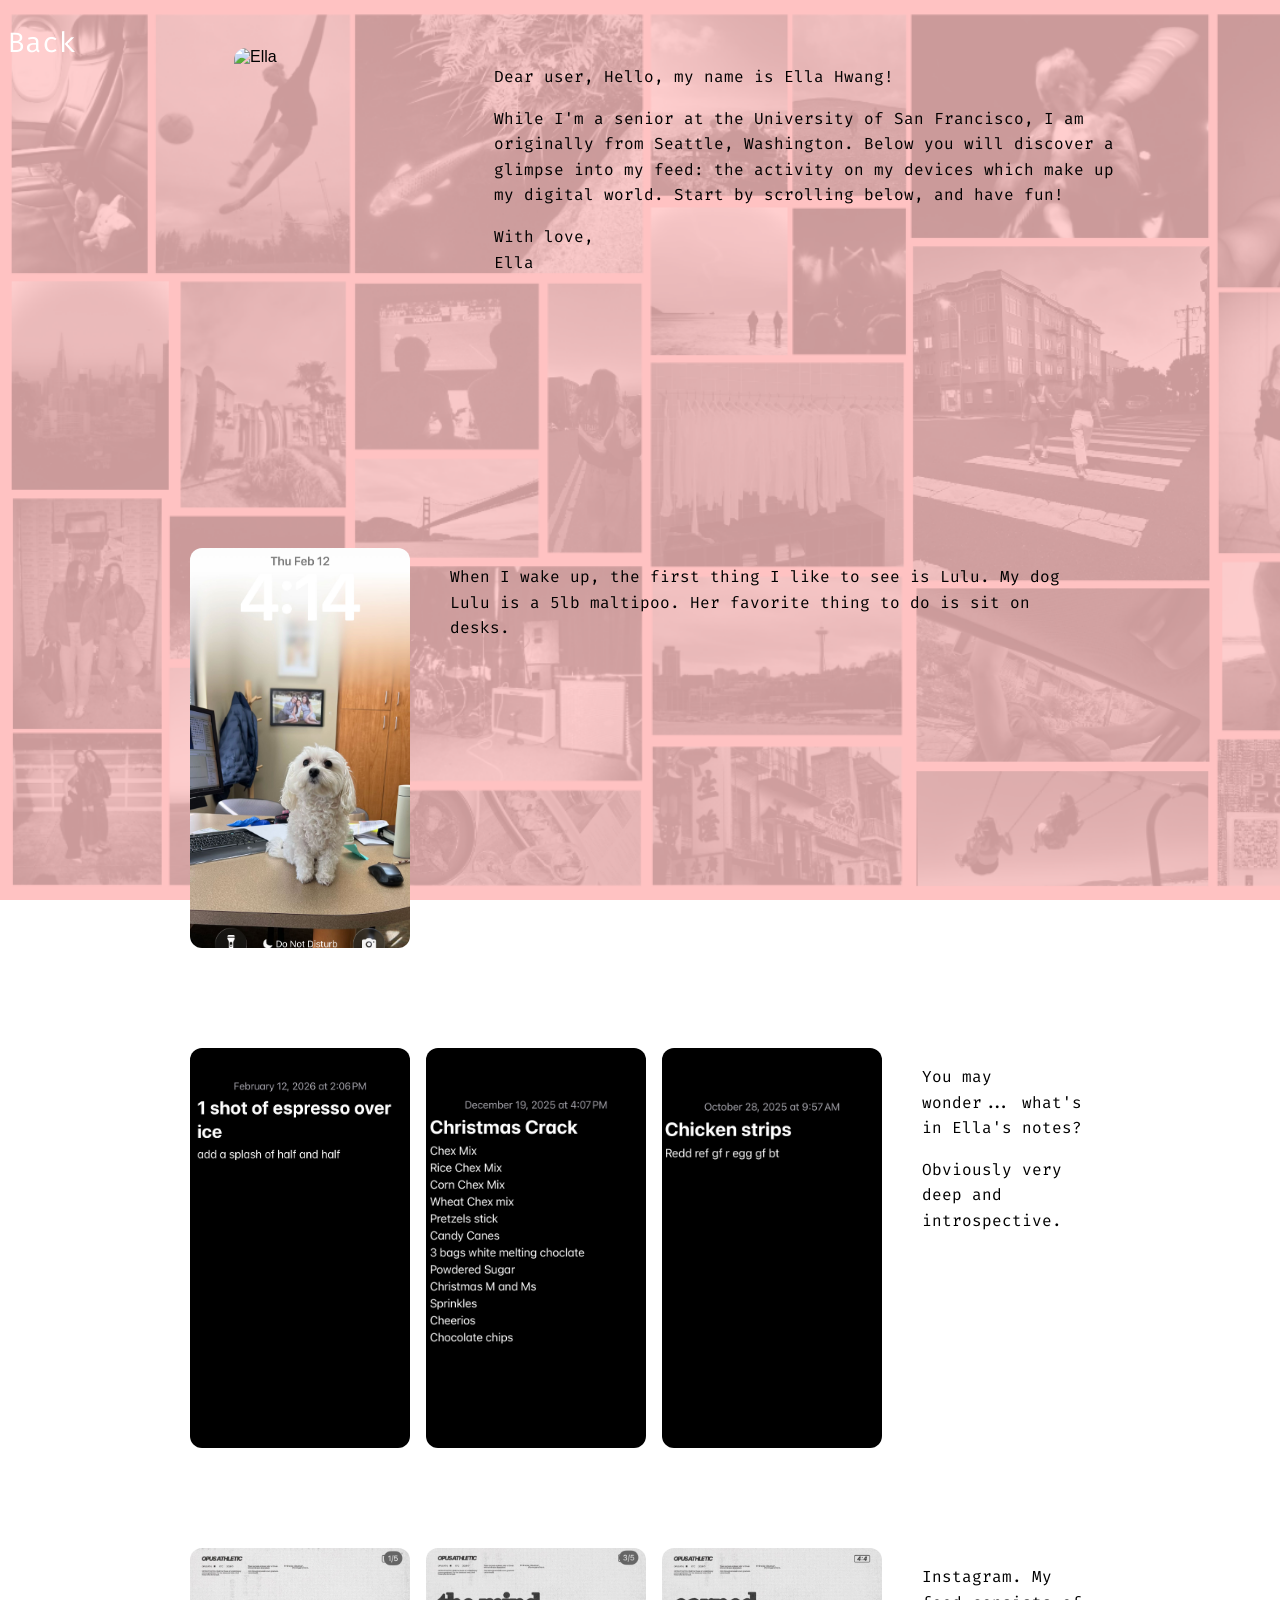
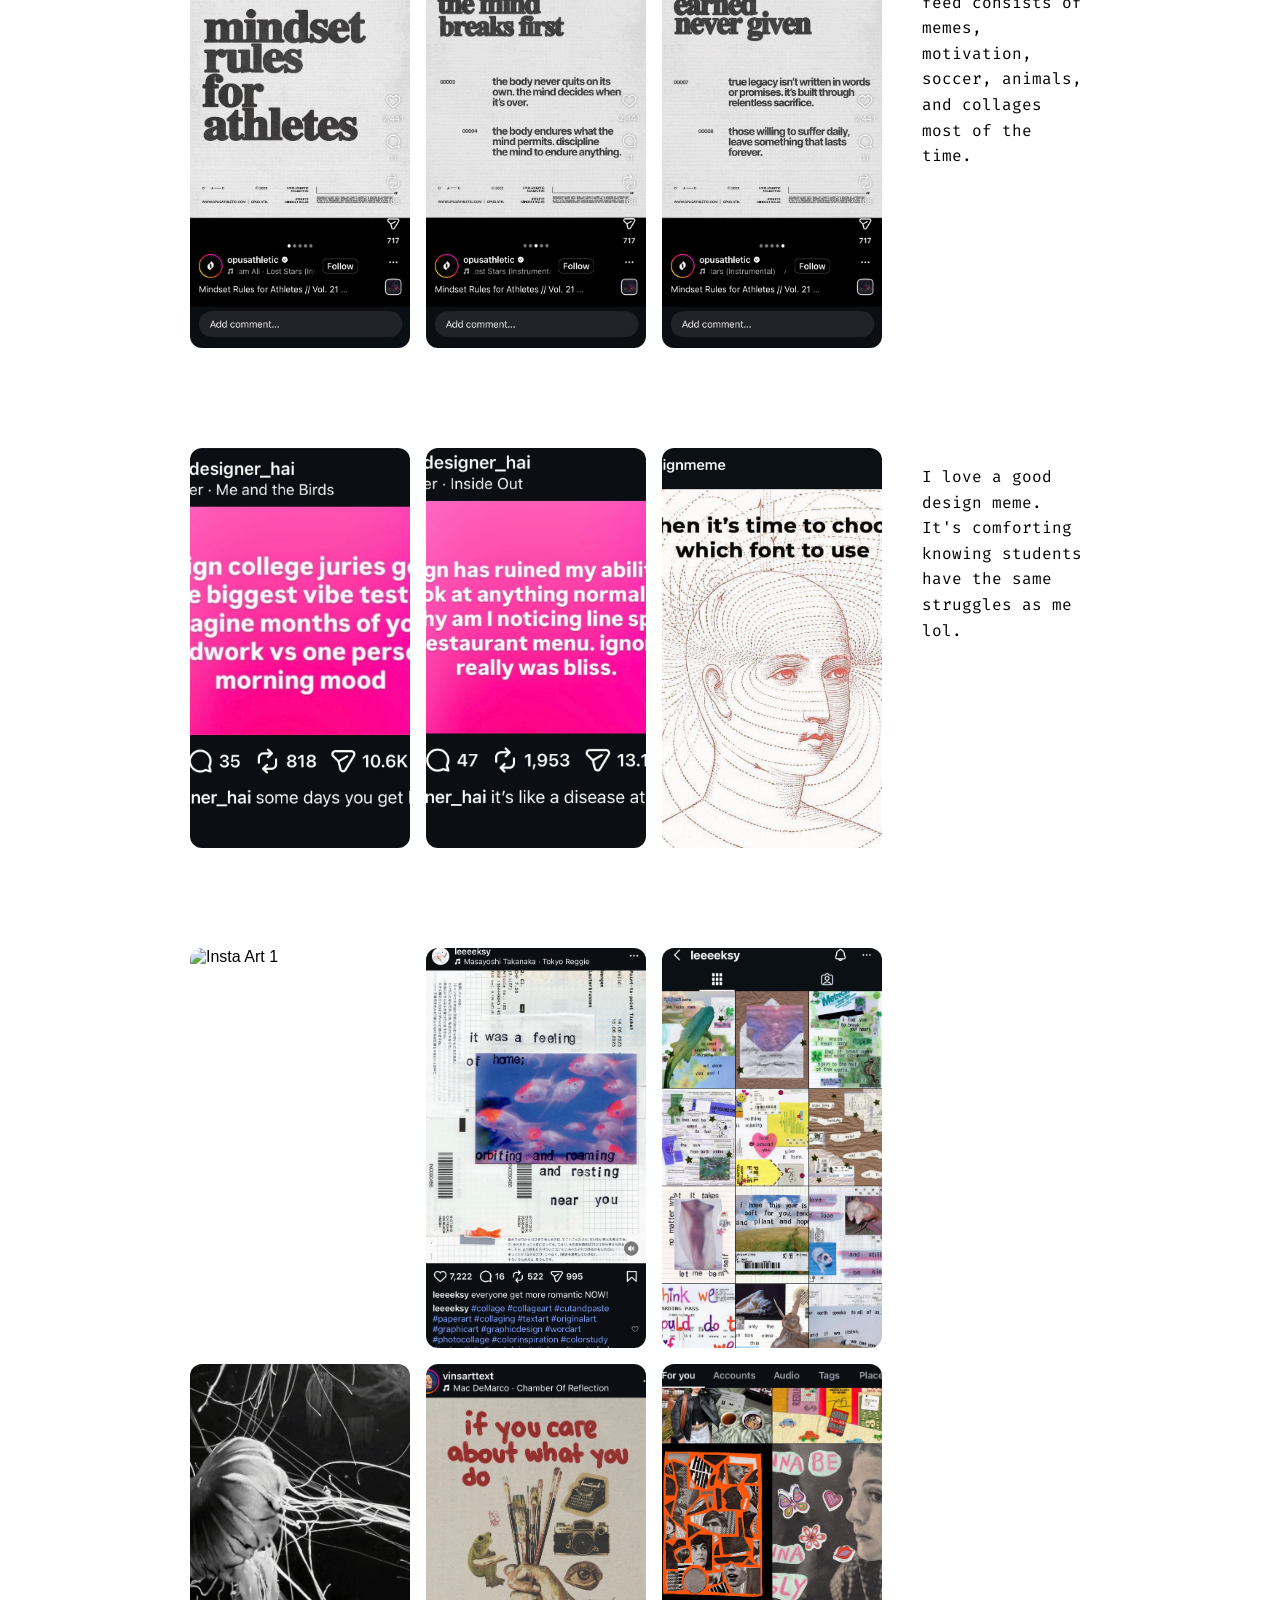
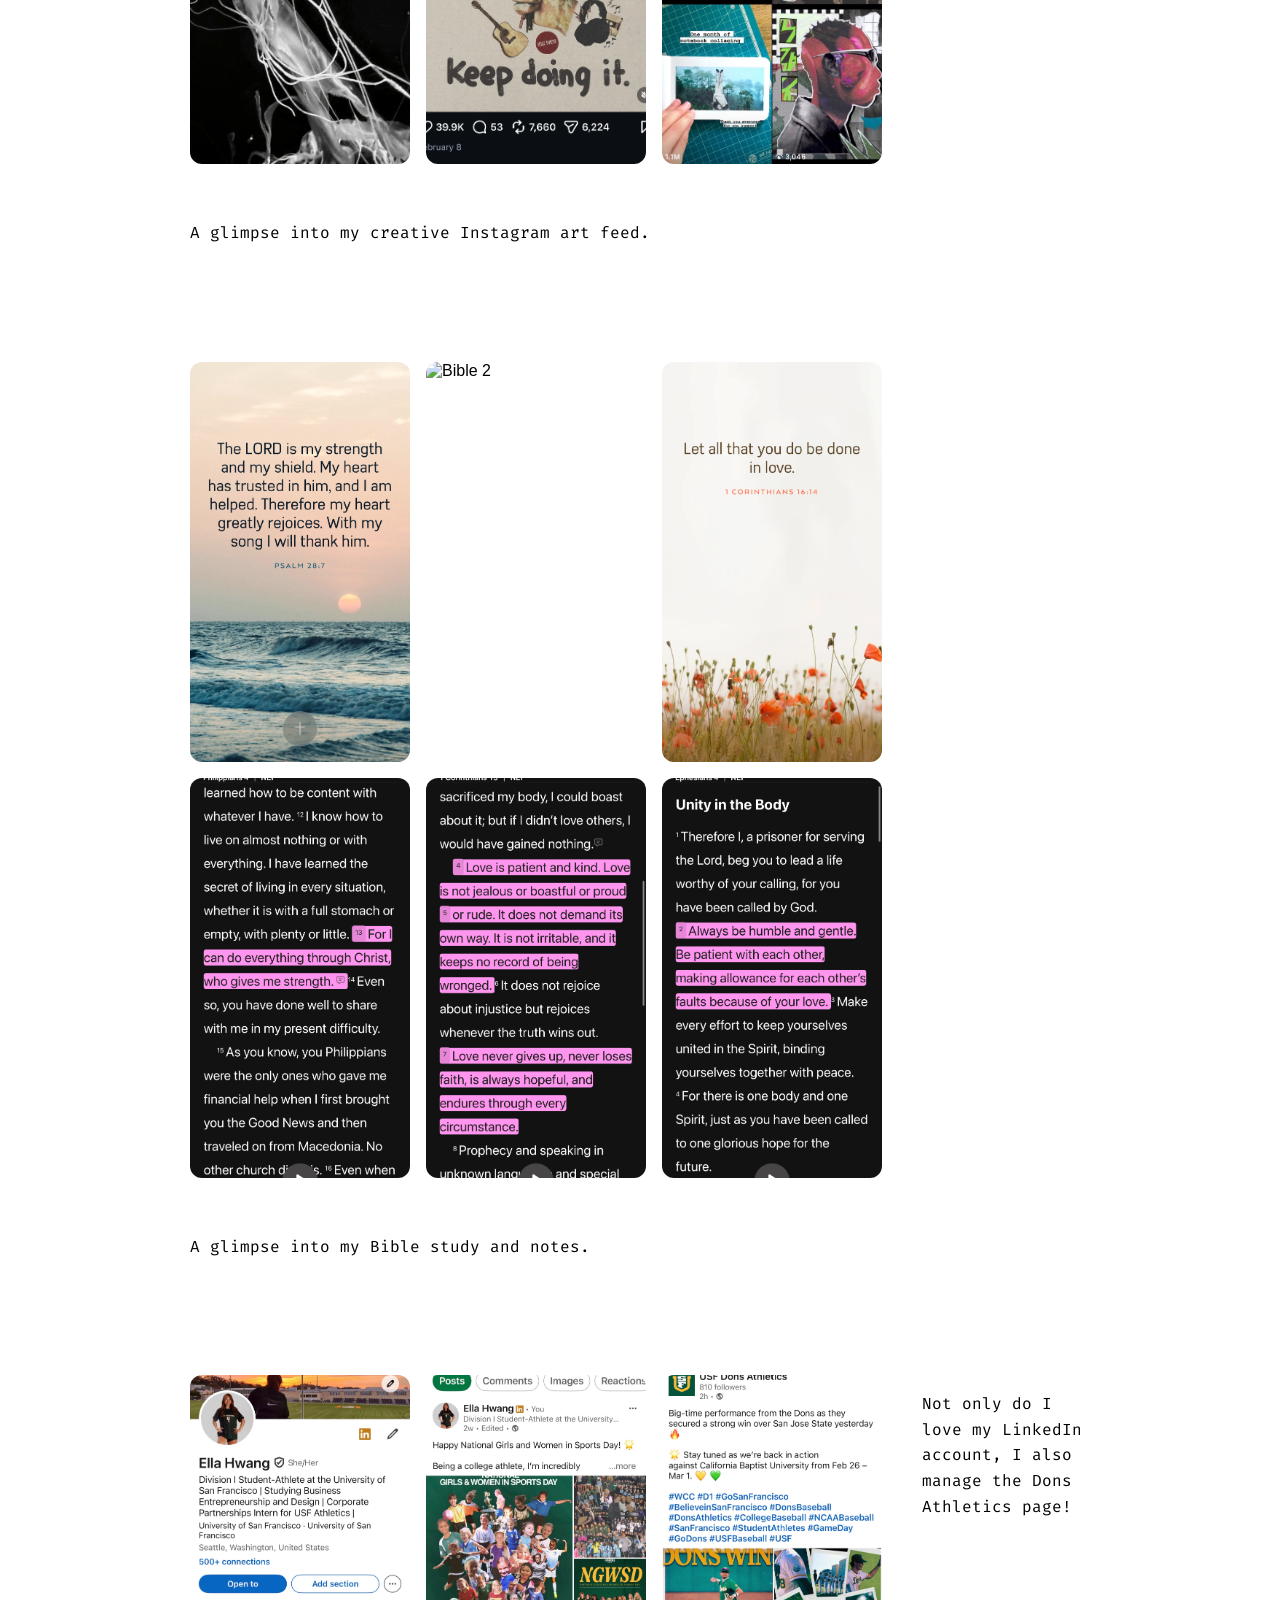
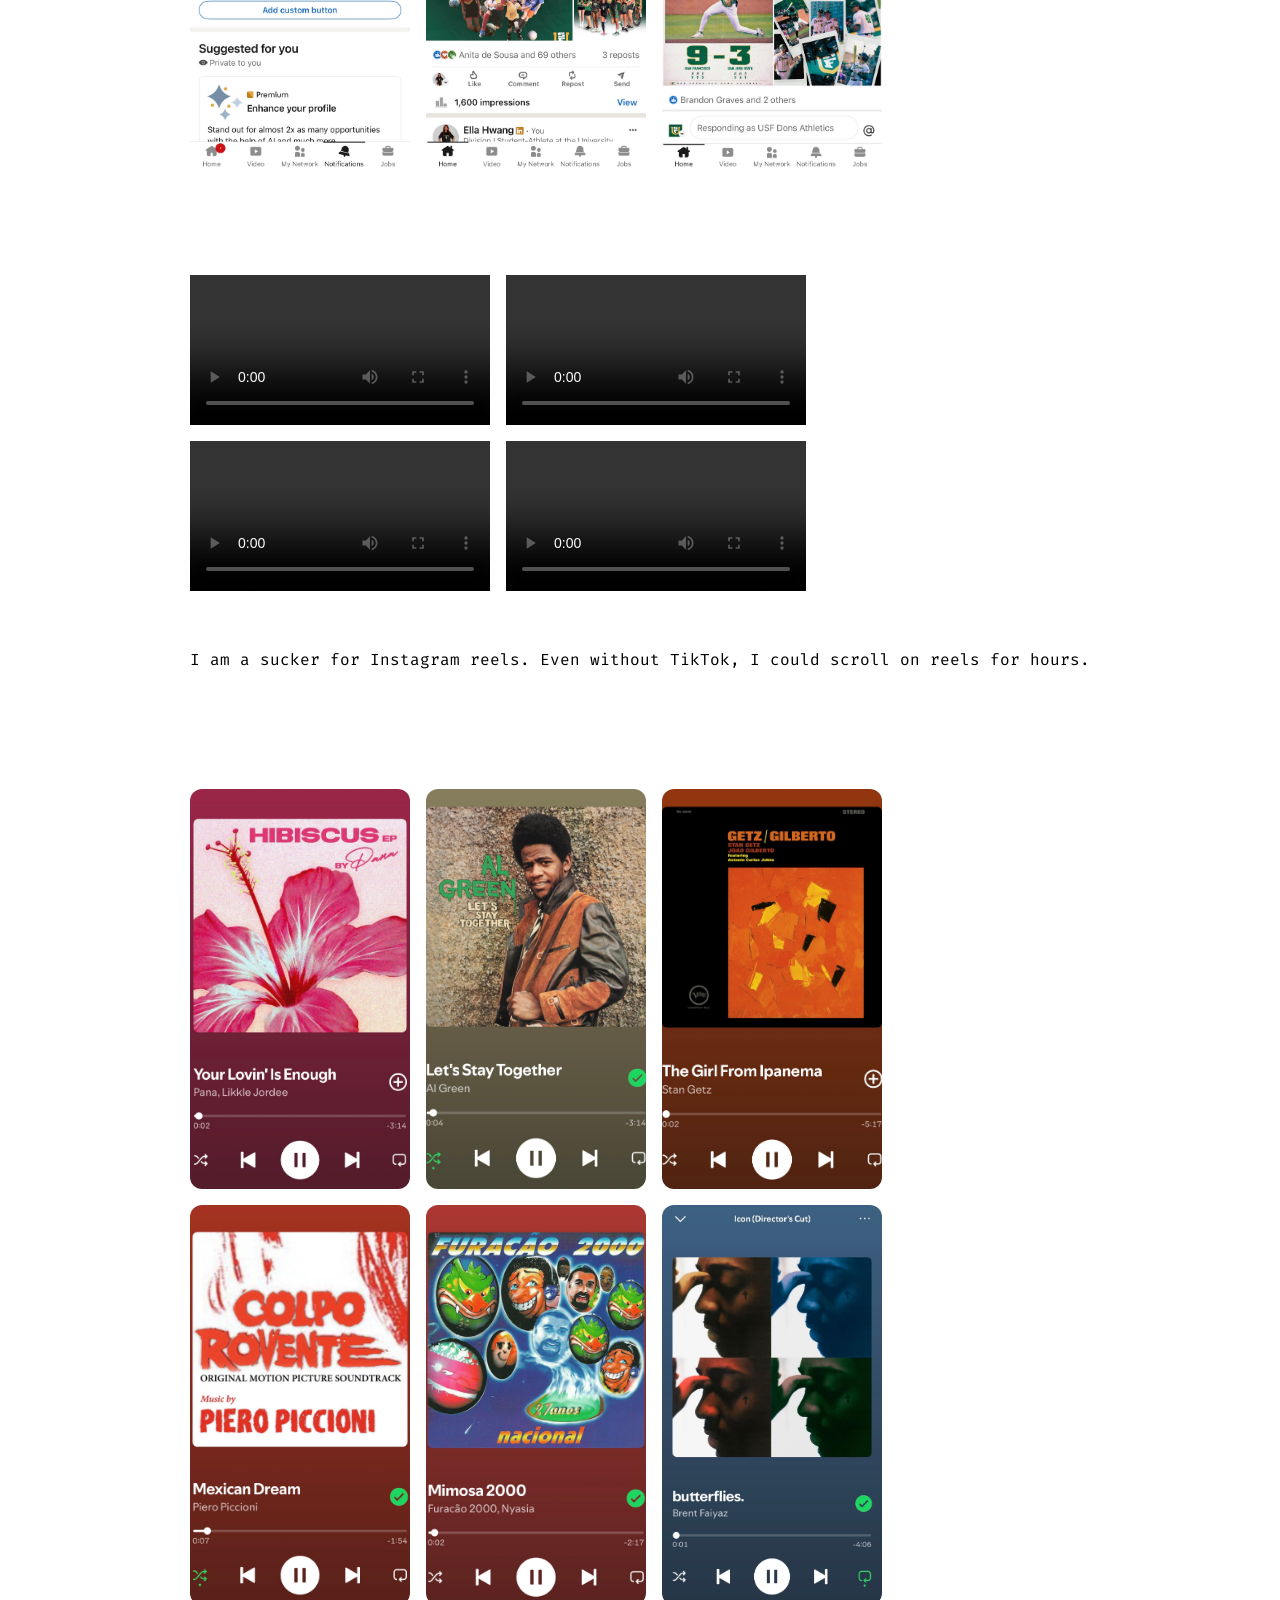
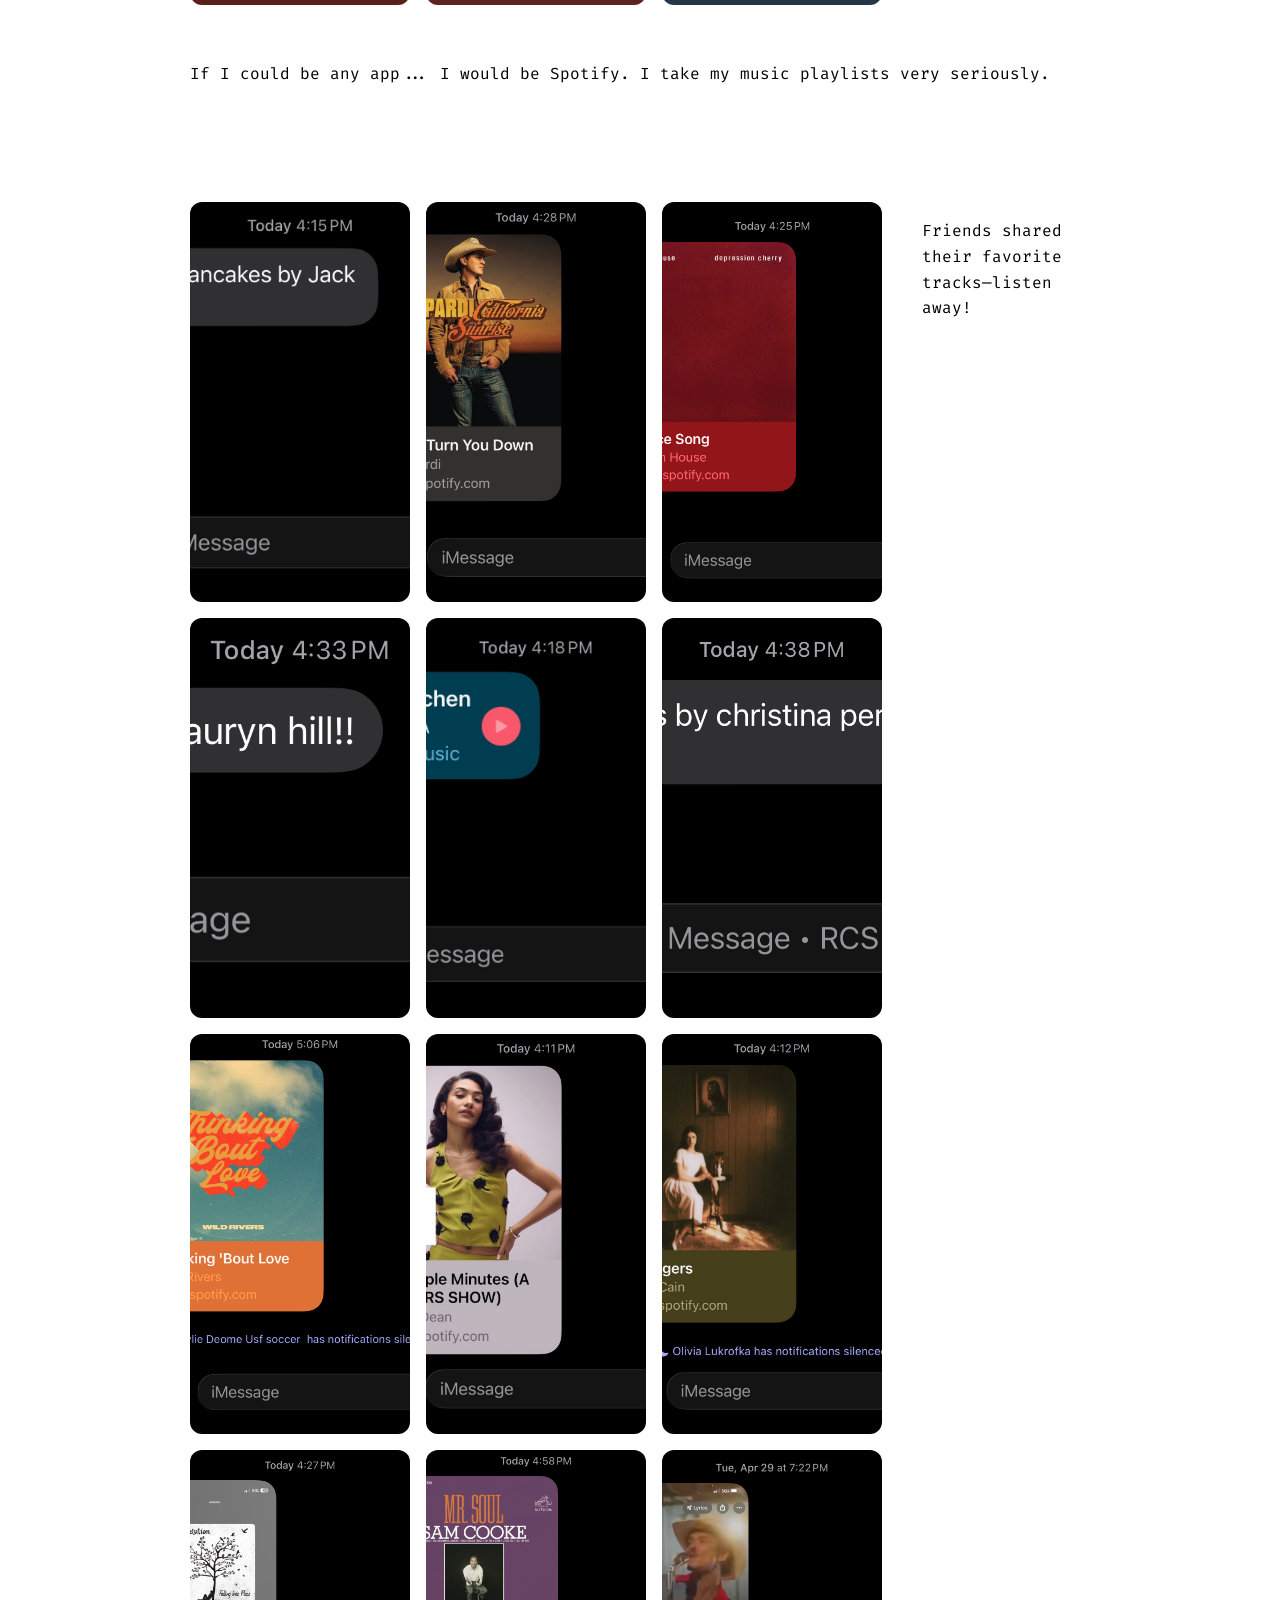
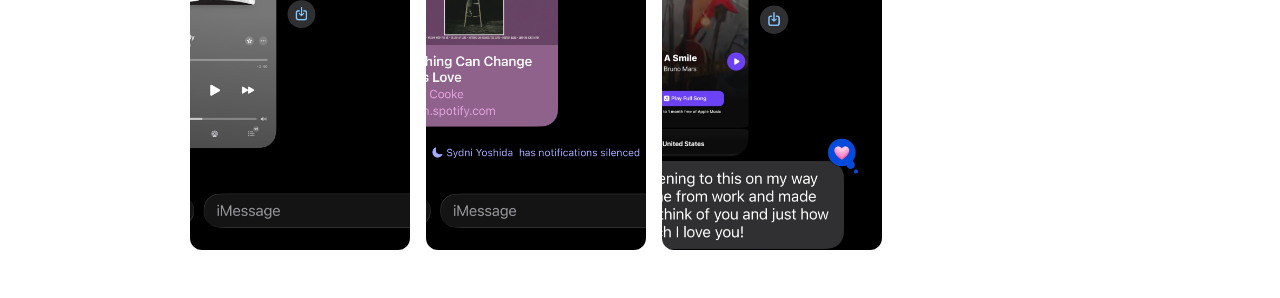
==== thefeed/thefeed.html @ cc0c0936 "updated root folder" ====
<!doctype html>
<html lang="en">

<head>
    <meta charset="UTF-8">
    <title>My Feed</title>
    <link rel="stylesheet" href="../css/style.css">
</head>

<body>

    <!-- Back Button -->
<p><a href="../index.html" class="back-button">Back</a></p>

    <!-- About Me Section -->
    <div class="thefeed notes-feed">
        <div class="feed-gallery">
            <img src="img/about_me.jpeg" alt="Ella">
        </div>
        <div class="feed-text">
            <p>Dear user, Hello, my name is Ella Hwang!</p>
            <p>
                While I'm a senior at the University of San Francisco, I am originally from Seattle, Washington.
                Below you will discover a glimpse into my feed: the activity on my devices which make up my digital world.
                Start by scrolling below, and have fun!
            </p>
            <p>With love,<br>Ella</p>
        </div>
    </div>

    <!-- Screensaver Section -->
    <div class="thefeed notes-feed">
        <div class="feed-gallery">
            <img src="img/Lulu_screensaver.jpg" alt="Lulu Screensaver">
        </div>
        <div class="feed-text">
            <p>
                When I wake up, the first thing I like to see is Lulu.
                My dog Lulu is a 5lb maltipoo.  
                Her favorite thing to do is sit on desks.
            </p>
        </div>
    </div>

    <!-- Notes Section -->
    <div class="thefeed notes-feed">
        <div class="feed-gallery">
            <img src="img/notes_go_toorder.jpg" alt="Notes 1">
            <img src="img/notesxmascrack.jpg" alt="Notes 2">
            <img src="img/notes_random.jpg" alt="Notes 3">
        </div>
        <div class="feed-text">
            <p>You may wonder... what's in Ella's notes?</p>
            <p>Obviously very deep and introspective.</p>
        </div>
    </div>

    <!-- Instagram Motivation Section -->
    <div class="thefeed notes-feed">
        <div class="feed-gallery">
            <img src="img/motivation4athletes.jpg" alt="Motivation 1">
            <img src="img/motivation2.jpg" alt="Motivation 2">
            <img src="img/motivation3.jpg" alt="Motivation 3">
        </div>
        <div class="feed-text">
            <p>
                Instagram. My feed consists of memes, motivation, soccer, animals, and collages most of the time.
            </p>
        </div>
    </div>

    <!-- Design / Funny Section -->
    <div class="thefeed notes-feed">
        <div class="feed-gallery">
            <img src="img/designfunny.jpg" alt="Design/Funny 1">
            <img src="img/designfunny2.jpg" alt="Design/Funny 2">
            <img src="img/designfunny3.png" alt="Design/Funny 3">
        </div>
        <div class="feed-text flush-left">
            <p>
                I love a good design meme. It's comforting knowing students have the same struggles as me lol.
            </p>
        </div>
    </div>

    <!-- Insta Art Section -->
    <div class="thefeed notes-feed">
        <div class="feed-gallery">
            <img src="img/instaart3.png" alt="Insta Art 1">
            <img src="img/Instaart1.jpg" alt="Insta Art 2">
            <img src="img/instaart2.PNG" alt="Insta Art 3">
            <img src="img/aquariumgif.GIF" alt="Insta Art 4">
            <img src="img/instaart4.jpg" alt="Insta Art 5">
            <img src="img/instaart5.jpg" alt="Insta Art 6">
        </div>
        <div class="feed-text">
            <p>A glimpse into my creative Instagram art feed.</p>
        </div>
    </div>

    <!-- Bible / Study Section -->
    <div class="thefeed notes-feed">
        <div class="feed-gallery">
            <img src="img/bible1.PNG" alt="Bible 1">
            <img src="img/bible2.PNG" alt="Bible 2">
            <img src="img/bible3.PNG" alt="Bible 3">
            <img src="img/bible_study1.PNG" alt="Bible Study 1">
            <img src="img/bible_study2.PNG" alt="Bible Study 2">
            <img src="img/bible_study3.PNG" alt="Bible Study 3">
        </div>
        <div class="feed-text">
            <p>A glimpse into my Bible study and notes.</p>
        </div>
    </div>

    <!-- LinkedIn Section -->
    <div class="thefeed notes-feed">
        <div class="feed-gallery">
            <img src="img/linkedin1.jpg" alt="LinkedIn 1">
            <img src="img/linkedin2.jpg" alt="LinkedIn 2">
            <img src="img/linkedin3.jpg" alt="LinkedIn 3">
        </div>
        <div class="feed-text">
            <p>Not only do I love my LinkedIn account, I also manage the Dons Athletics page!</p>
        </div>
    </div>

    <!-- Instagram Scroll Videos Section -->
    <div class="thefeed notes-feed">
        <div class="feed-gallery">
            <video src="img/instascroll_vid1.mov" controls></video>
            <video src="img/instascroll_vid2_dog.mov" controls></video>
            <video src="img/instascroll_vid3.mov" controls></video>
            <video src="img/instascroll_vid4.mov" controls></video>
        </div>
        <div class="feed-text">
            <p>I am a sucker for Instagram reels. Even without TikTok, I could scroll on reels for hours.</p>
        </div>
    </div>

    <!-- Spotify Section -->
    <div class="thefeed notes-feed">
        <div class="feed-gallery">
            <img src="img/spotify1.jpg" alt="Spotify 1">
            <img src="img/Spotify2.jpg" alt="Spotify 2">
            <img src="img/spotify3.jpg" alt="Spotify 3">
            <img src="img/spotify4.jpg" alt="Spotify 4">
            <img src="img/spotify5.jpg" alt="Spotify 5">
             <img src="img/spotify6.jpg" alt="Spotify 6">
        </div>
        <div class="feed-text">
            <p>If I could be any app... I would be Spotify. I take my music playlists very seriously.</p>
        </div>
    </div>

    <!-- Friends' Spotify Recommendations -->
    <div class="thefeed notes-feed">
        <div class="feed-gallery">
            <div class="music"><a href="https://open.spotify.com/track/451GvHwY99NKV4zdKPRWmv?si=cbd98add750b49a5"><img src="img/spotify_ellie_music.jpg" alt="Ellie's Music"></a></div>
            <div class="music"><a href="https://open.spotify.com/track/1Jt7MTekLEgU6NKj0e1kAB?si=4006a4a1ec4149b9"><img src="img/spotify_clara_music.jpg" alt="Clara's Music"></a></div>
            <div class="music"><a href="https://open.spotify.com/track/7H0ya83CMmgFcOhw0UB6ow?si=6034892f3da04b52"><img src="img/spotify_kam_music.png" alt="Kam's Music"></a></div>
            <div class="music"><a href="https://open.spotify.com/track/2VjXGuPVVxyhMgER3Uz2Fe?si=ce376e2481774a33"><img src="img/spotify_enya_music.png" alt="Enya's Music"></a></div>
            <div class="music"><a href="https://open.spotify.com/track/3VPeA7IW68QRNTfgzb6biZ?si=2275014a41614f9a"><img src="img/spotify_hannah_music.jpg" alt="Hannah's Music"></a></div>
            <div class="music"><a href="https://open.spotify.com/track/0HZhYMZOcUzZKSFwPOti6m?si=298eb1cf20bf4506"><img src="img/spotify_kiana_music.png" alt="Kiana's Music"></a></div>
            <div class="music"><a href="https://open.spotify.com/track/7rMvxY857vXy8ztbmXYTXz?si=742ce08e5bc84b23"><img src="img/spotify_kylie_music.png" alt="Kylie's Music"></a></div>
            <div class="music"><a href="https://open.spotify.com/track/1WiHuDPI9vNkicCNg9Tkbu?si=0d9c55a9b4e945a9"><img src="img/spotify_lindsey_music.jpg" alt="Lindsey's Music"></a></div>
            <div class="music"><a href="https://open.spotify.com/track/3VhBdVJNnwM5e3N4H1hBLX?si=a2287f8dd63a4cae"><img src="img/spotify_olivia_music.jpg" alt="Olivia's Music"></a></div>
            <div class="music"><a href="https://open.spotify.com/track/4d9dLobDQ4BcfNbOnSPHQC?si=aaee6c1fad174312"><img src="img/spotify_shanti_music.png" alt="Shanti's Music"></a></div>
            <div class="music"><a href="https://open.spotify.com/track/6e6Kxot9nHyZ4I8GgmGKII?si=fa73bba1934b4cb8"><img src="img/spotify_sydni_music.png" alt="Sydni's Music"></a></div>
            <div class="music"><a href="https://open.spotify.com/track/2plbrEY59IikOBgBGLjaoe?si=bfcbac8f8be74943"><img src="img/spotify_dad_music.jpg" alt="Dad's Music"></a></div>

        </div>
        <div class="feed-text">
            <p>Friends shared their favorite tracks—listen away!</p>
        </div>
    </div>

</body>
</html>
---- css/style.css ----
/* =========================
   GOOGLE FONT
========================= */
@import url('https://fonts.googleapis.com/css2?family=Fira+Code:wght@300..700&display=swap');

/* =========================
   GLOBAL STYLES
========================= */
body {
    background-image: url('../thefeed/img/background.png');
    background-repeat: no-repeat;
    background-attachment: fixed;
    background-size: cover;
    font-family: "Fira Code", monospace;
    display: flex;
    flex-wrap: wrap;        
    justify-content:center;
    gap: 20px; 
}

p a.back-button {
    color: white;
    font-size: 28px;
    text-decoration: none;
}
h1 {
    font-family: "Fira Code", monospace;
    font-weight: 500;
    font-optical-sizing: auto;
    color: white;
    position: absolute;
    top: 87%;
    left: 30%;
}

h1 a {
    color: white;
    text-decoration: none;
}

/* Paragraph text */
p {
    font-family: "Fira Code", monospace;
    font-optical-sizing: auto;
}

/* =========================
   MEDIA (IMAGES + VIDEOS)
========================= */

/* All images */
img {
    object-fit: contain;
    height: auto;
    max-width: 100%;
}

/* Images + videos (shared sizing) */
video {
    width: 300px;
    height: auto;
    object-fit: contain;
}

/* =========================
   LAYOUT ROWS
========================= */
.row1 {
    display: flex;
    flex-wrap: wrap;        
    justify-content: center;
    gap: 20px;  
}

.row {
    display: flex;
    flex-wrap: wrap;
    justify-content: center;
    gap: 20px;
}

/* =========================
   MUSIC SECTION
========================= */
.music {
    margin: 20px;
    display: flex;
    flex-wrap: wrap;        
    justify-content: center;
    gap: 20px; 
}

/* =========================
   FLOWER POSITIONING
========================= */
#f1 { position: absolute; top: 5%; left: 5%; width: 400px; height: auto; }
#f2 { position: absolute; top: 5%; right: 5%; width: 400px; height: auto; }
#f3 { position: absolute; bottom: 5%; left: 5%; width: 400px; height: auto; }
#f4 { position: absolute; bottom: 5%; right: 5%; width: 400px; height: auto; }
#f5 { position: absolute; top: 5%; left: 5%; transform: translateY(-50%); width: 400px; height: auto; }
#f6 { position: absolute; top: 5%; left: 5%; transform: translateX(-50%); width: 400px; height: auto; }
#f7 { position: absolute; bottom: 5%; left: 5%; transform: translateX(-50%); width: 400px; height: auto; }
#f8 { position: absolute; top: 5%; right: 5%; transform: translateY(-50%); width: 400px; height: auto; }
#f9 { position: absolute; top: 5%; left: 5%; transform: translateY(-50%); width: 400px; height: auto; }

/* =========================
   ENTER GIF (INDEX PAGE)
========================= */
#enter {
    position: absolute;
    top: 50%;
    left: 50%;
    transform: translate(-50%, -50%);
}

#enter img {
    width: 700px;
    height: auto;
}

/* =========================
   ABOUT ME SECTION
========================= */
.container {
    display: flex;
    align-items: center;
    gap: 40px;
    max-width: 900px;
    margin: 60px auto;
    font-family: Arial, sans-serif;
}

.profile-image img {
    width: 250px;
    height: auto;
    border-radius: 12px;
}

.text-content {
    flex: 1;
}

.text-content p {
    margin-bottom: 16px;
    line-height: 1.6;
}

/* =========================
   WALLPAPER / LULU SECTION
========================= */
.thefeed {
    display: flex;
    align-items: center;
    gap: 40px;
    max-width: 900px;
    margin: 40px auto;
    font-family: Arial, sans-serif;
}

.feed-image img {
    width: 250px;
    height: auto;
    border-radius: 12px;
}

.feed-text {
    flex: 1;
    line-height: 1.6;
}

/* =========================
   NOTES & FEED SECTIONS (GRID LAYOUT)
========================= */

/* Generic flex container for feeds with text on right */
.thefeed.notes-feed,
.thefeed.instagram-motivation,
.thefeed.design-feed {
    display: flex;
    align-items: flex-start;
    gap: 40px;
    max-width: 900px;
    margin: 40px auto;
    flex-wrap: wrap;
}

/* Gallery container for left-side images */
.feed-gallery {
    display: flex;
    flex-direction: row;
    gap: 16px;
    flex-wrap: wrap;
}

/* Rectangular images (phone screen proportions) */
.feed-gallery img {
    width: 220px;       /* phone screen width */
    height: 400px;      /* phone screen height */
    border-radius: 12px;
    object-fit: cover;  /* fills container while keeping aspect */
    display: block;
}

/* Text block on the right */
.feed-text {
    flex: 1;                /* takes remaining space */
    line-height: 1.6;
}

/* Flush-left text for specific sections */
.feed-text.flush-left {
    text-align: left;
}

/* =========================
   SPECIFIC SECTION CLASSES (optional) for clarity
========================= */

/* Instagram Motivation */
.thefeed.instagram-motivation .feed-gallery img {
    width: 220px;
    height: 400px;
}

/* Design / Funny */
.thefeed.design-feed .feed-gallery img {
    width: 220px;
    height: 400px;
}

/* Notes Section */
.thefeed.notes-feed .feed-gallery img {
    width: 220px;
    height: 400px;
}

/* =========================
   FRIENDS' SPOTIFY GRID 3x3
========================= */
.thefeed.notes-feed:last-of-type .feed-gallery {
    display: grid;
    grid-template-columns: repeat(3, 1fr);
    grid-auto-rows: 400px;
    gap: 16px;
    justify-items: center;
}

.thefeed.notes-feed:last-of-type .feed-gallery .music {
    width: 220px;
    height: 400px;
    margin: 0;
}
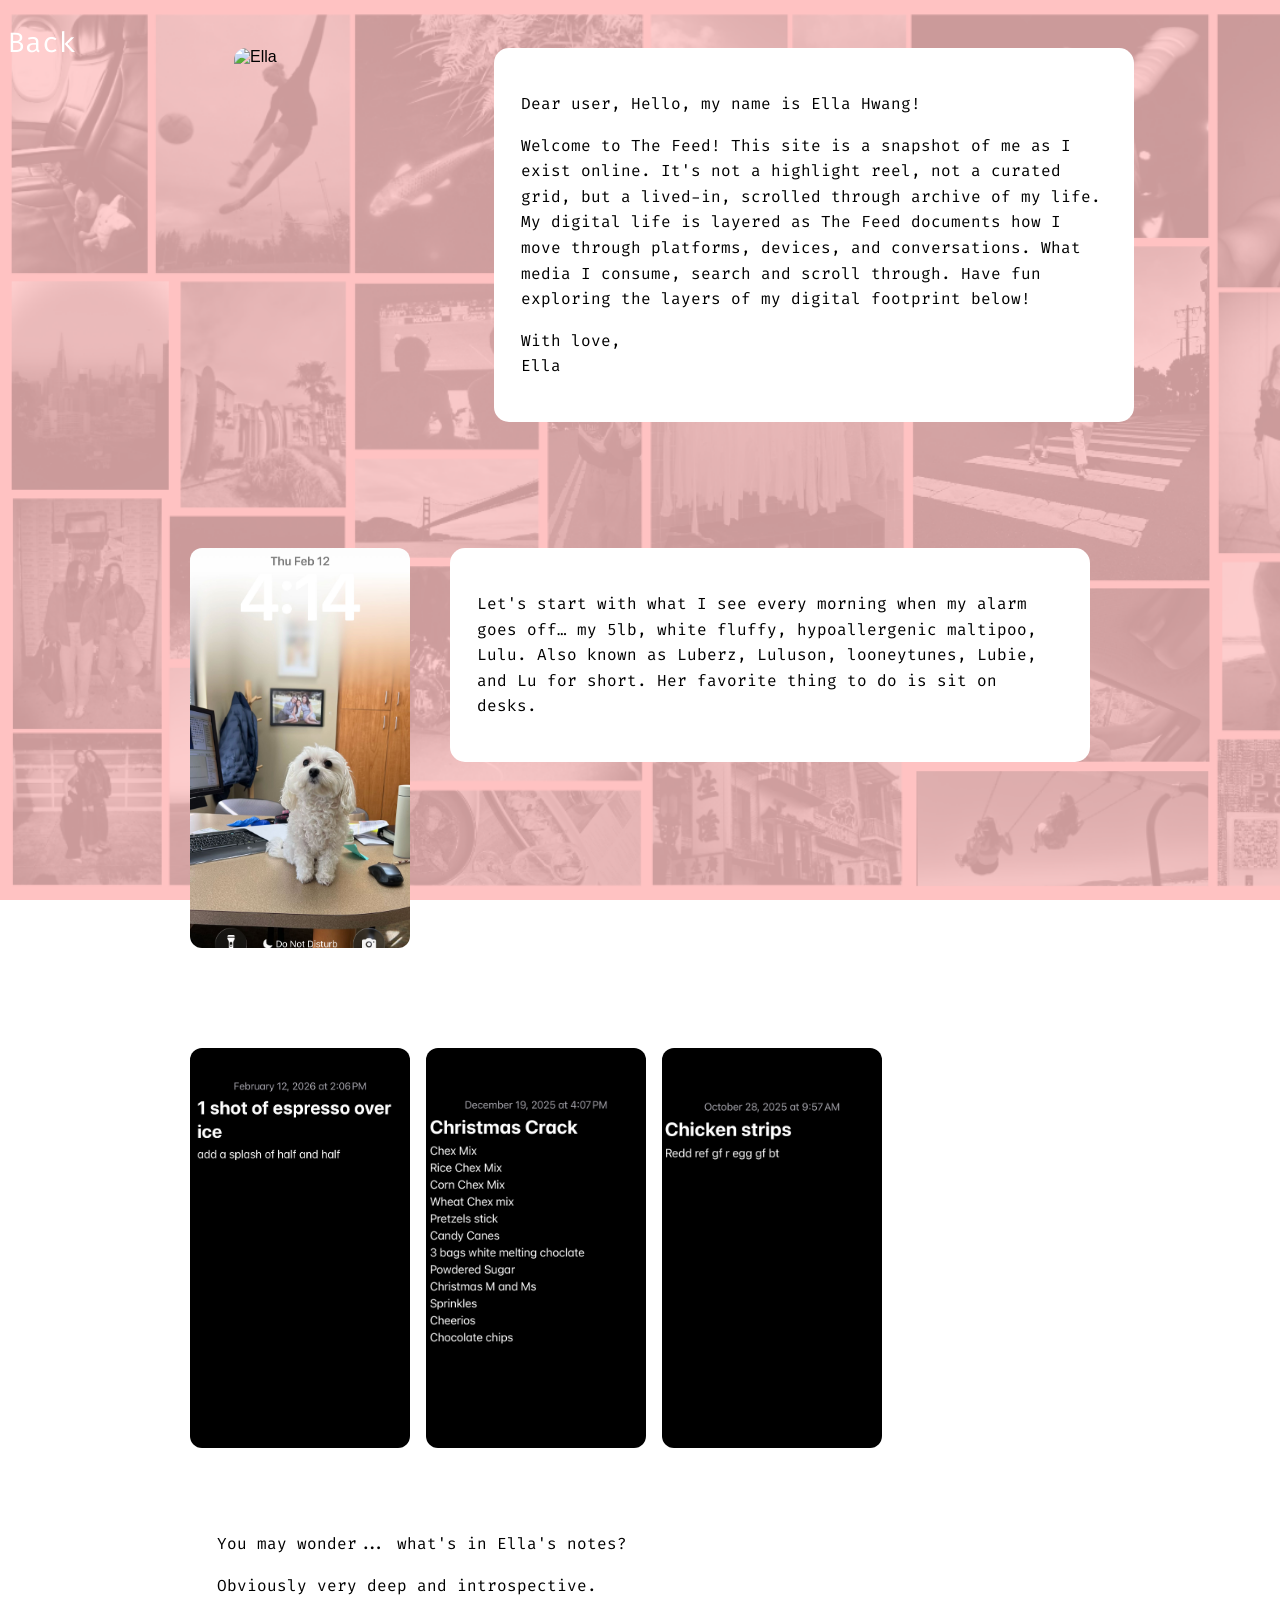
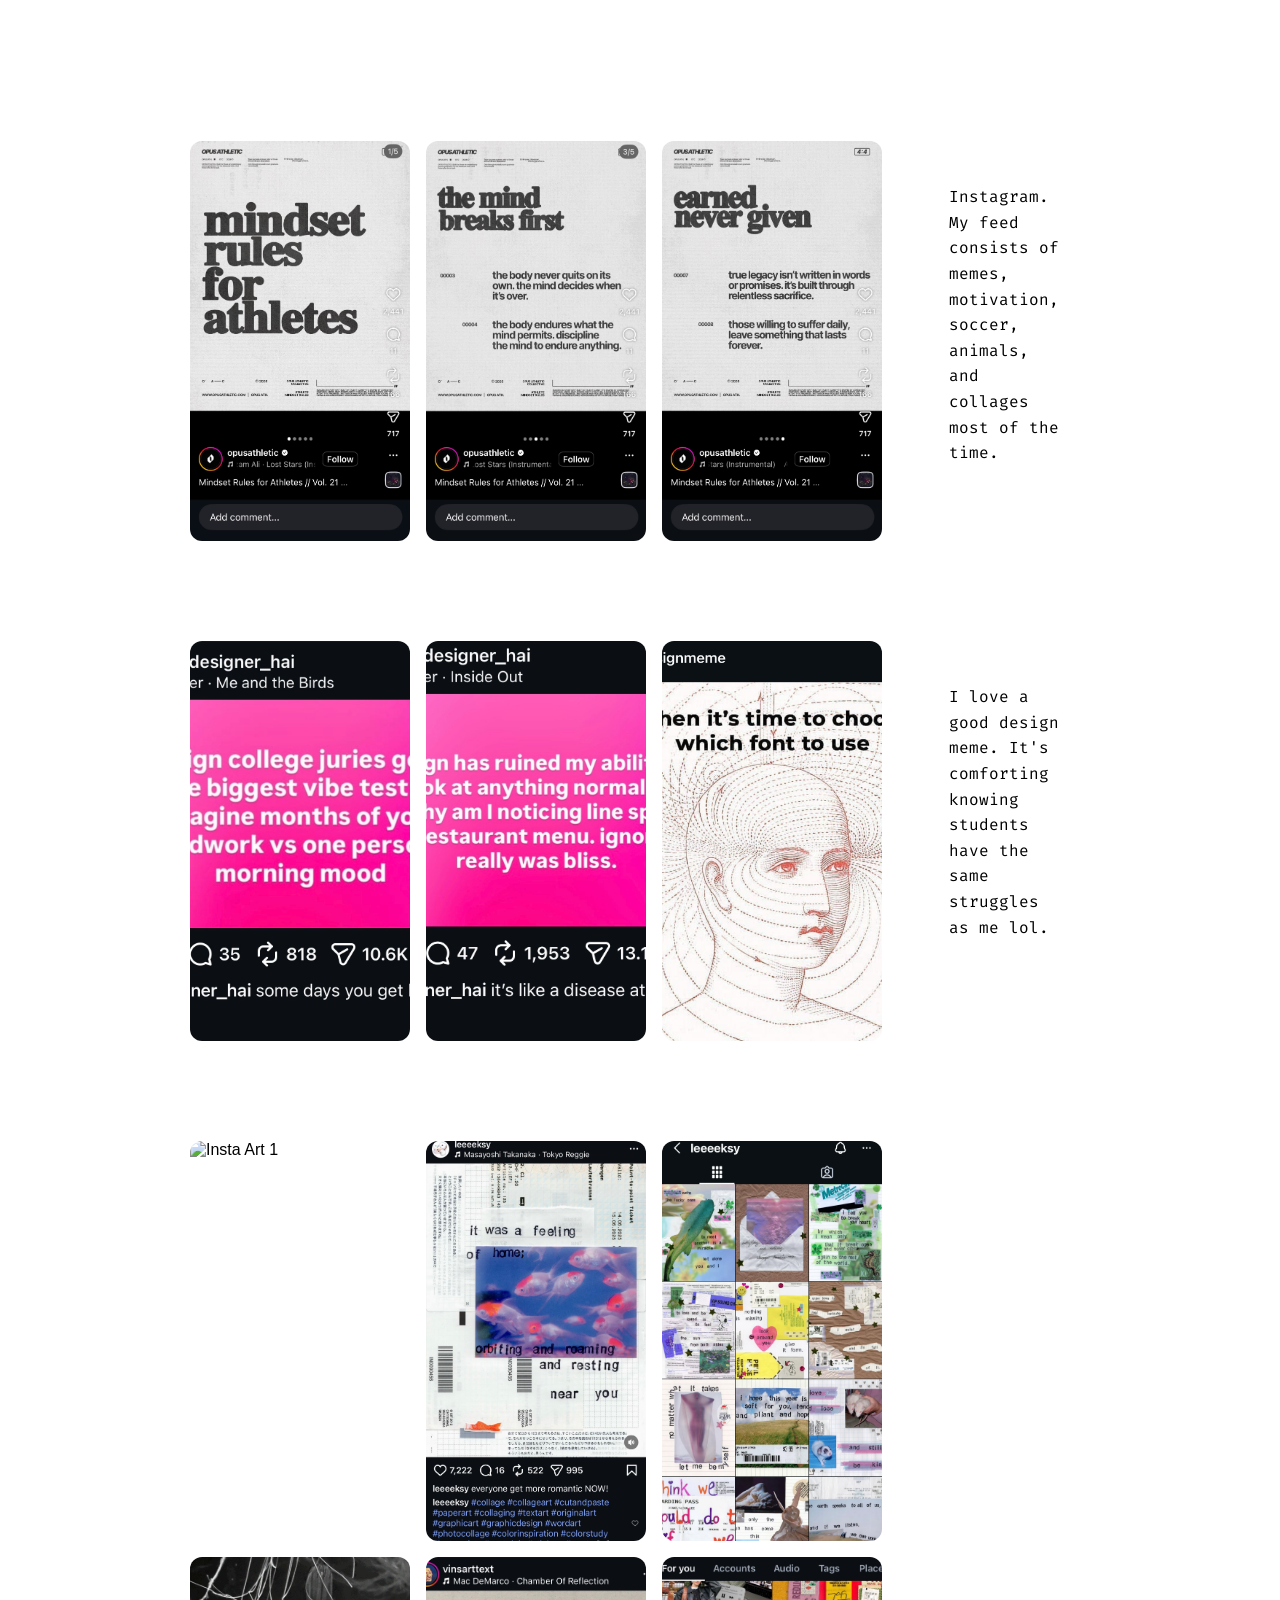
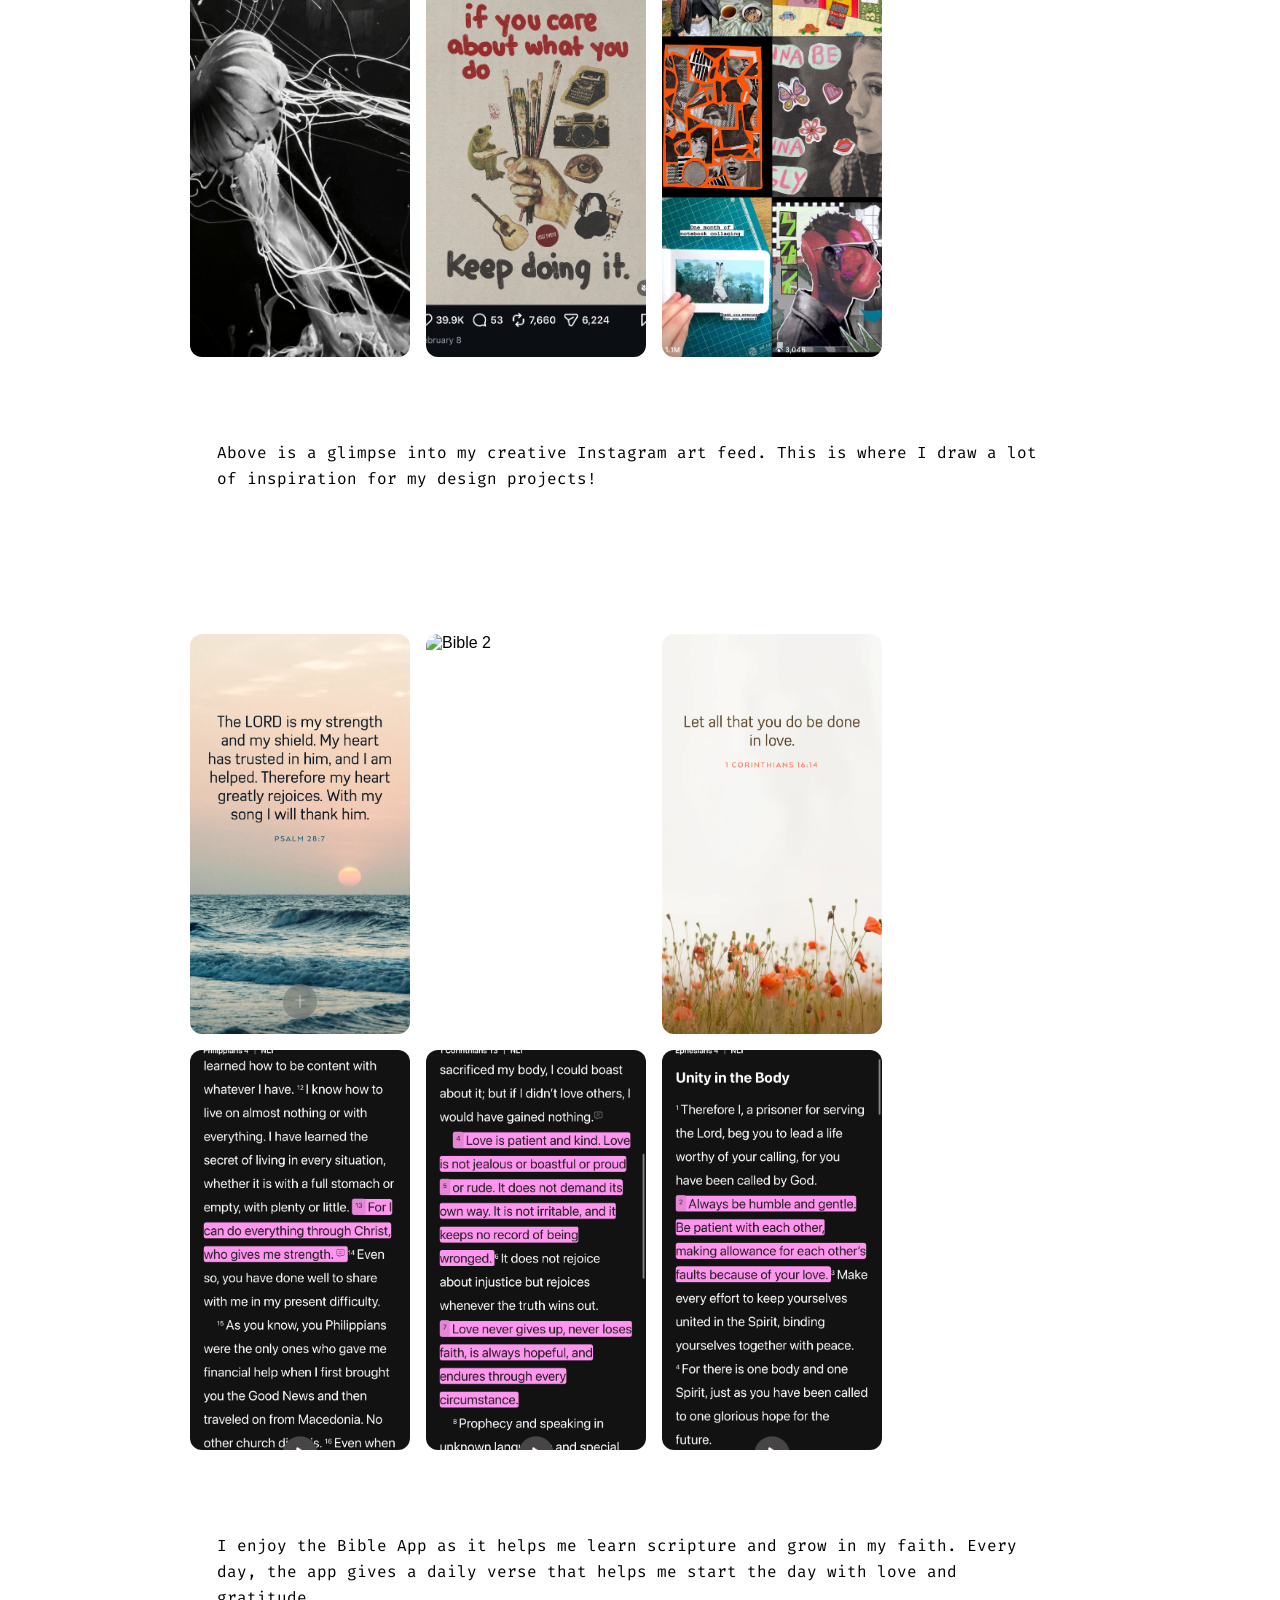
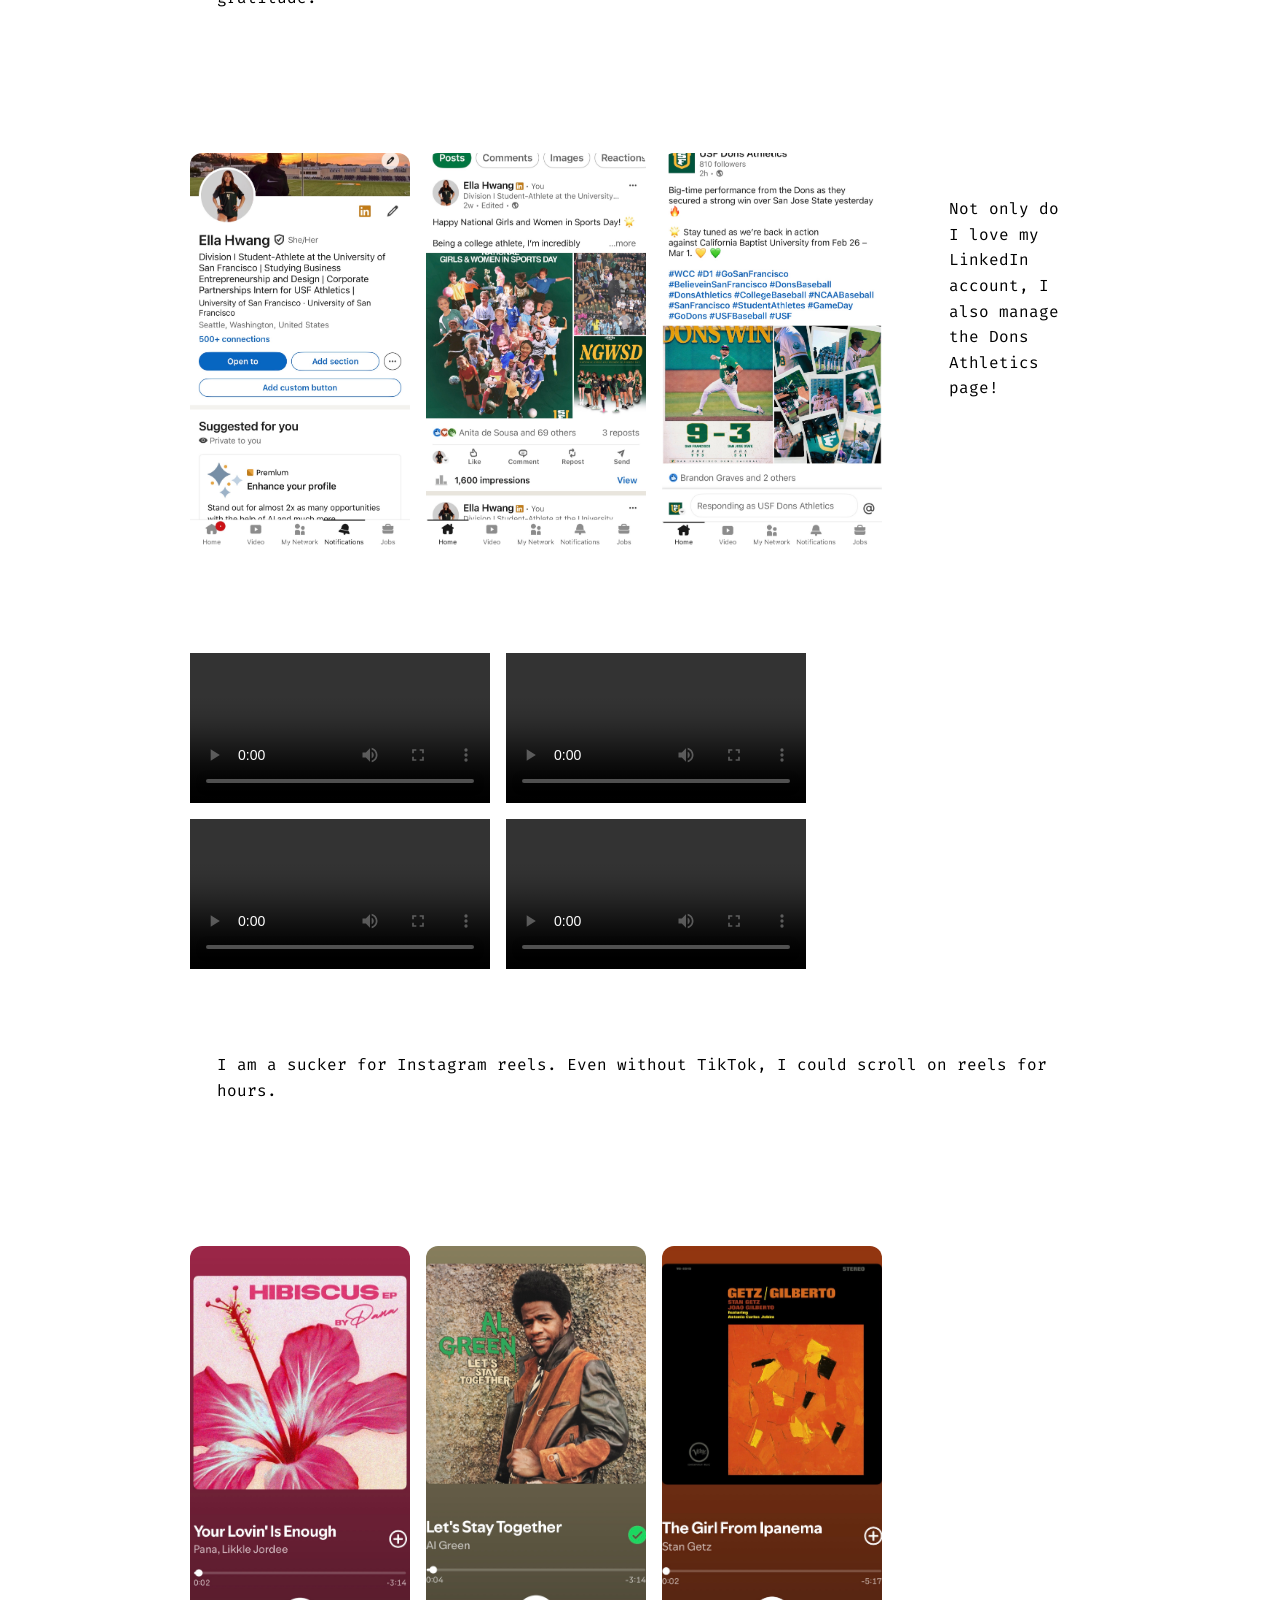
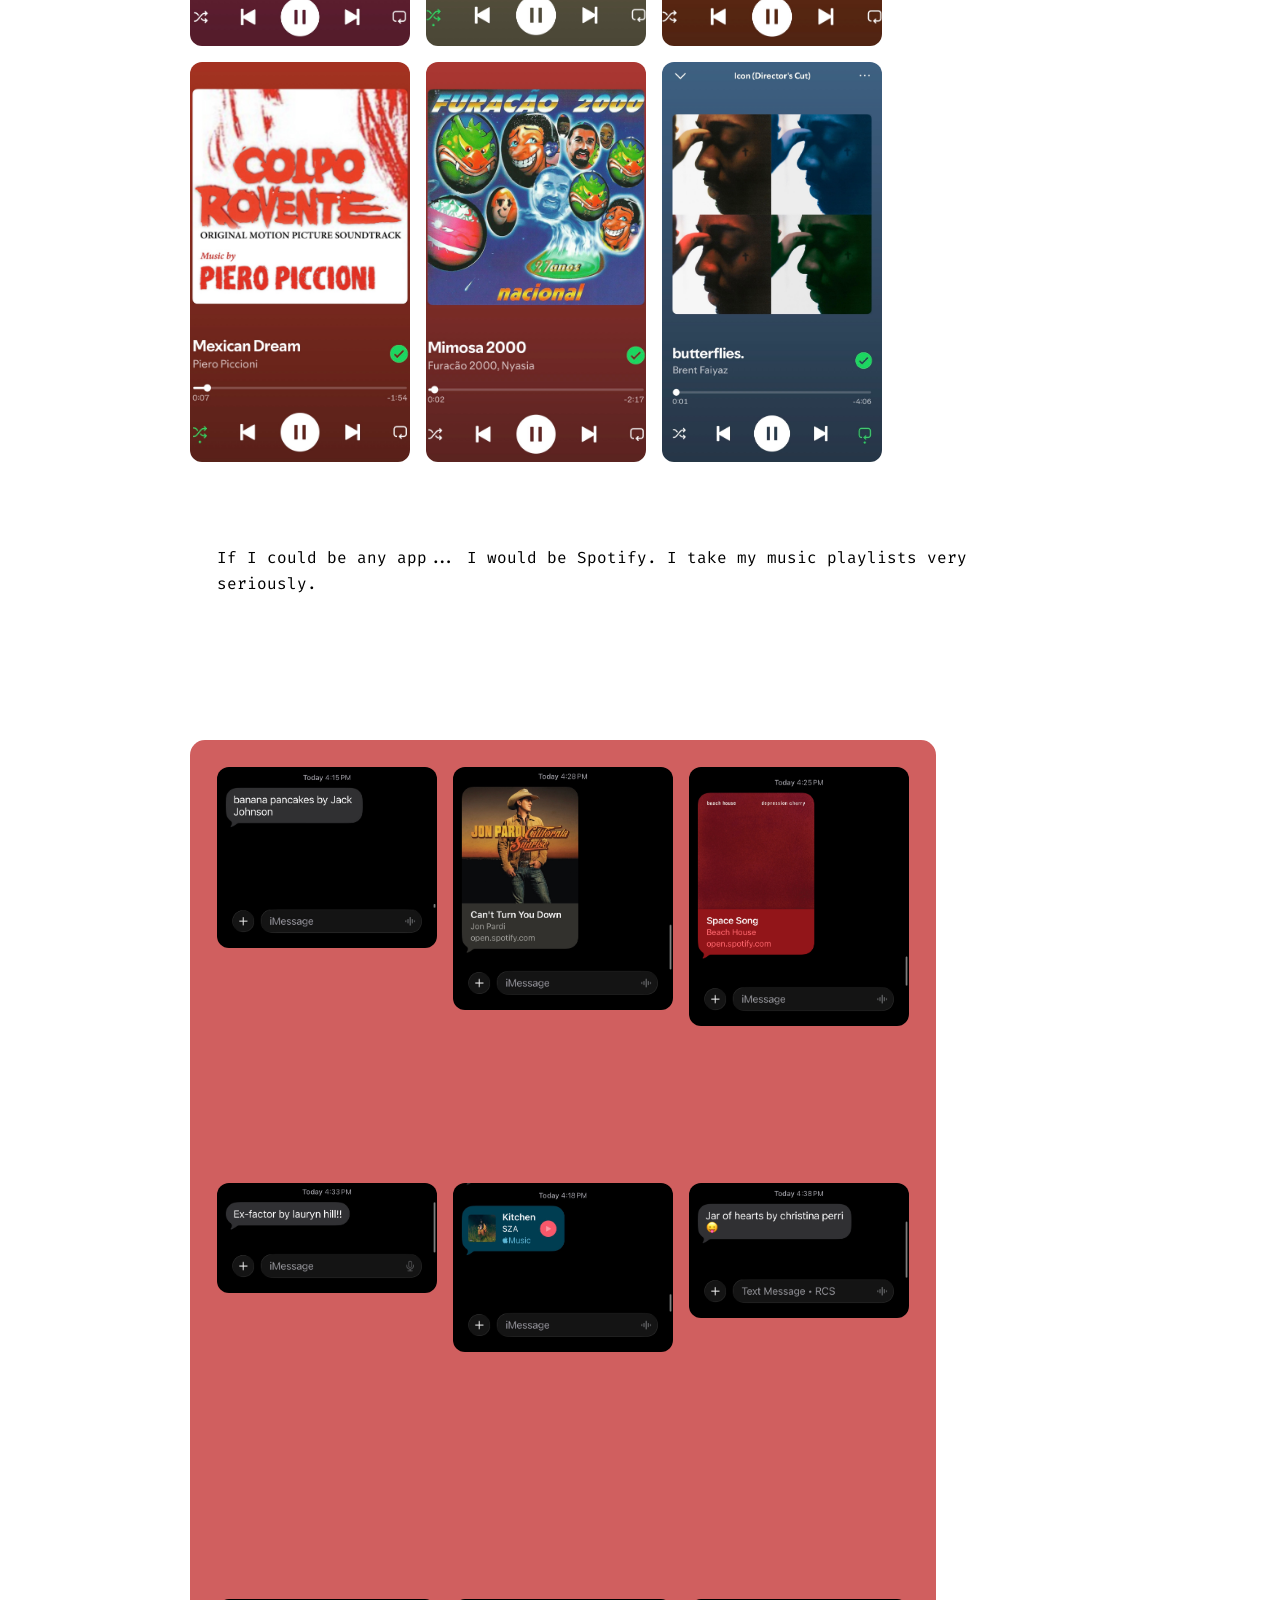
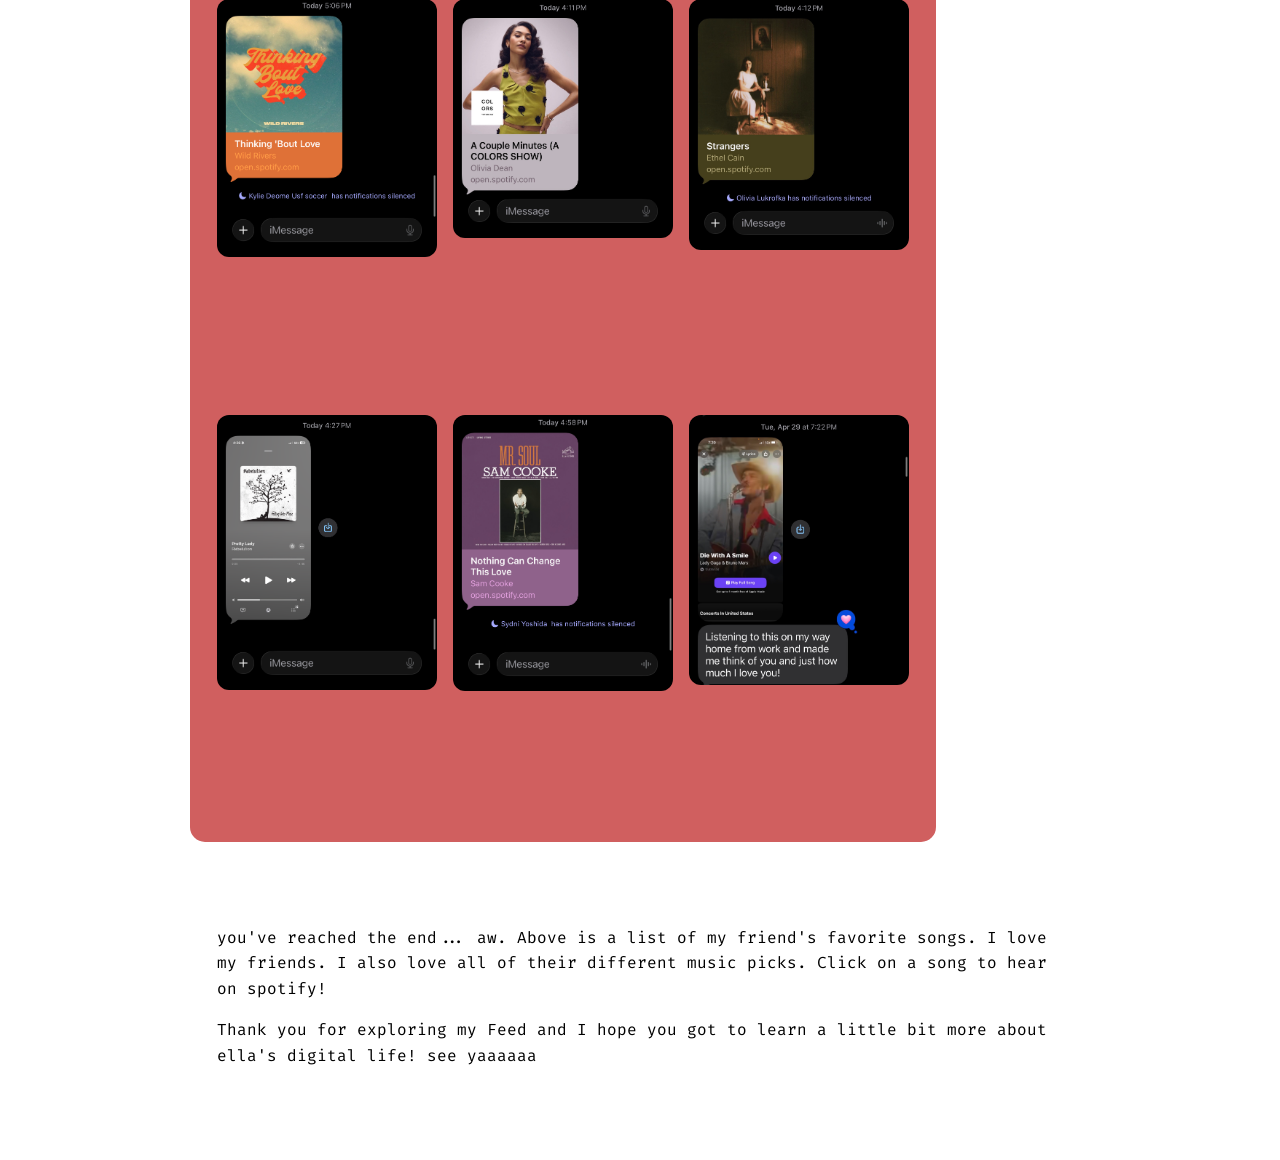
==== commit 5b3640fa: "Update push to main" ====
--- a/thefeed/thefeed.html
+++ b/thefeed/thefeed.html
@@ -20,10 +20,9 @@
         <div class="feed-text">
             <p>Dear user, Hello, my name is Ella Hwang!</p>
             <p>
-                While I'm a senior at the University of San Francisco, I am originally from Seattle, Washington.
-                Below you will discover a glimpse into my feed: the activity on my devices which make up my digital world.
-                Start by scrolling below, and have fun!
-            </p>
+                Welcome to The Feed! This site is a snapshot of me as I exist online. It's not a highlight reel, not a curated grid, but a lived-in, scrolled through archive of my life. My digital life is layered as The Feed documents how I move through platforms, devices, and conversations. What media I consume, search and scroll through. Have fun exploring the layers of my digital footprint below!
+
+             </p>
             <p>With love,<br>Ella</p>
         </div>
     </div>
@@ -35,8 +34,8 @@
         </div>
         <div class="feed-text">
             <p>
-                When I wake up, the first thing I like to see is Lulu.
-                My dog Lulu is a 5lb maltipoo.  
+                Let's start with what I see every morning when my alarm goes off… my 5lb, white fluffy, hypoallergenic maltipoo, Lulu. Also known as Luberz, Luluson, looneytunes, Lubie, and Lu for short.
+  
                 Her favorite thing to do is sit on desks.
             </p>
         </div>
@@ -94,7 +93,7 @@
             <img src="img/instaart5.jpg" alt="Insta Art 6">
         </div>
         <div class="feed-text">
-            <p>A glimpse into my creative Instagram art feed.</p>
+            <p>Above is a glimpse into my creative Instagram art feed. This is where I draw a lot of inspiration for my design projects!</p>
         </div>
     </div>
 
@@ -109,7 +108,7 @@
             <img src="img/bible_study3.PNG" alt="Bible Study 3">
         </div>
         <div class="feed-text">
-            <p>A glimpse into my Bible study and notes.</p>
+            <p>I enjoy the Bible App as it helps me learn scripture and grow in my faith. Every day, the app gives a daily verse that helps me start the day with love and gratitude. </p>
         </div>
     </div>
 
@@ -171,7 +170,9 @@
 
         </div>
         <div class="feed-text">
-            <p>Friends shared their favorite tracks—listen away!</p>
+            <p>you've reached the end... aw. Above is a list of my friend's favorite songs. I love my friends. I also love all of their different music picks. Click on a song to hear on spotify!</p>
+
+            <p>Thank you for exploring my Feed and I hope you got to learn a little bit more about ella's digital life! see yaaaaaa</p>
         </div>
     </div>
 
--- a/css/style.css
+++ b/css/style.css
@@ -29,8 +29,8 @@
     font-optical-sizing: auto;
     color: white;
     position: absolute;
-    top: 87%;
-    left: 30%;
+    top: 76%;
+    left: 40%;
 }
 
 h1 a {
@@ -88,6 +88,7 @@
     flex-wrap: wrap;        
     justify-content: center;
     gap: 20px; 
+    
 }
 
 /* =========================
@@ -166,6 +167,9 @@
 .feed-text {
     flex: 1;
     line-height: 1.6;
+    border-radius: 15px;
+    padding: 3%;
+    background-color: white;
 }
 
 /* =========================
@@ -182,6 +186,7 @@
     max-width: 900px;
     margin: 40px auto;
     flex-wrap: wrap;
+   
 }
 
 /* Gallery container for left-side images */
@@ -243,10 +248,20 @@
     grid-auto-rows: 400px;
     gap: 16px;
     justify-items: center;
+    background: rgb(208, 95, 95);
+    border-radius: 15px;
+    padding: 3%;
 }
 
 .thefeed.notes-feed:last-of-type .feed-gallery .music {
     width: 220px;
-    height: 400px;
+    height: 400x;
     margin: 0;
+      
+
+}
+
+.thefeed.notes-feed:last-of-type .feed-gallery .music img{
+    max-width: 100%;
+    height: auto;
 }
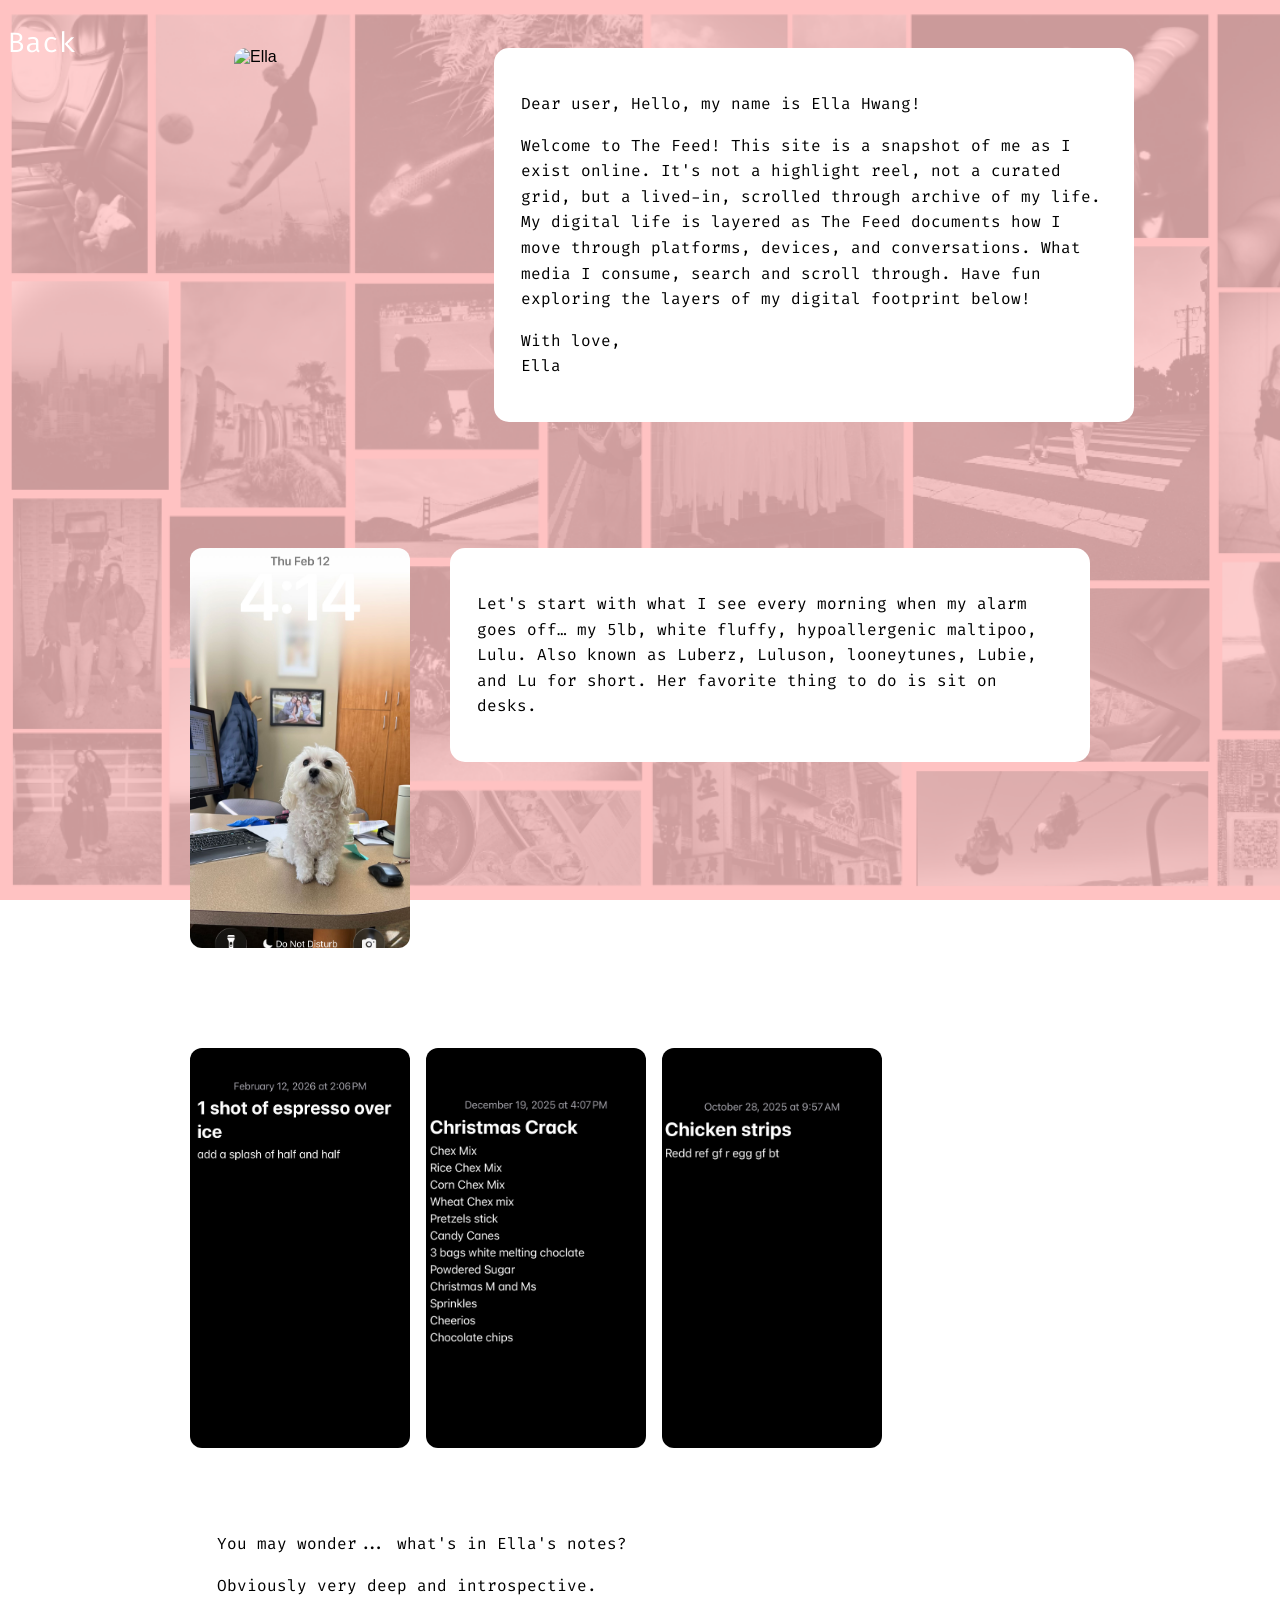
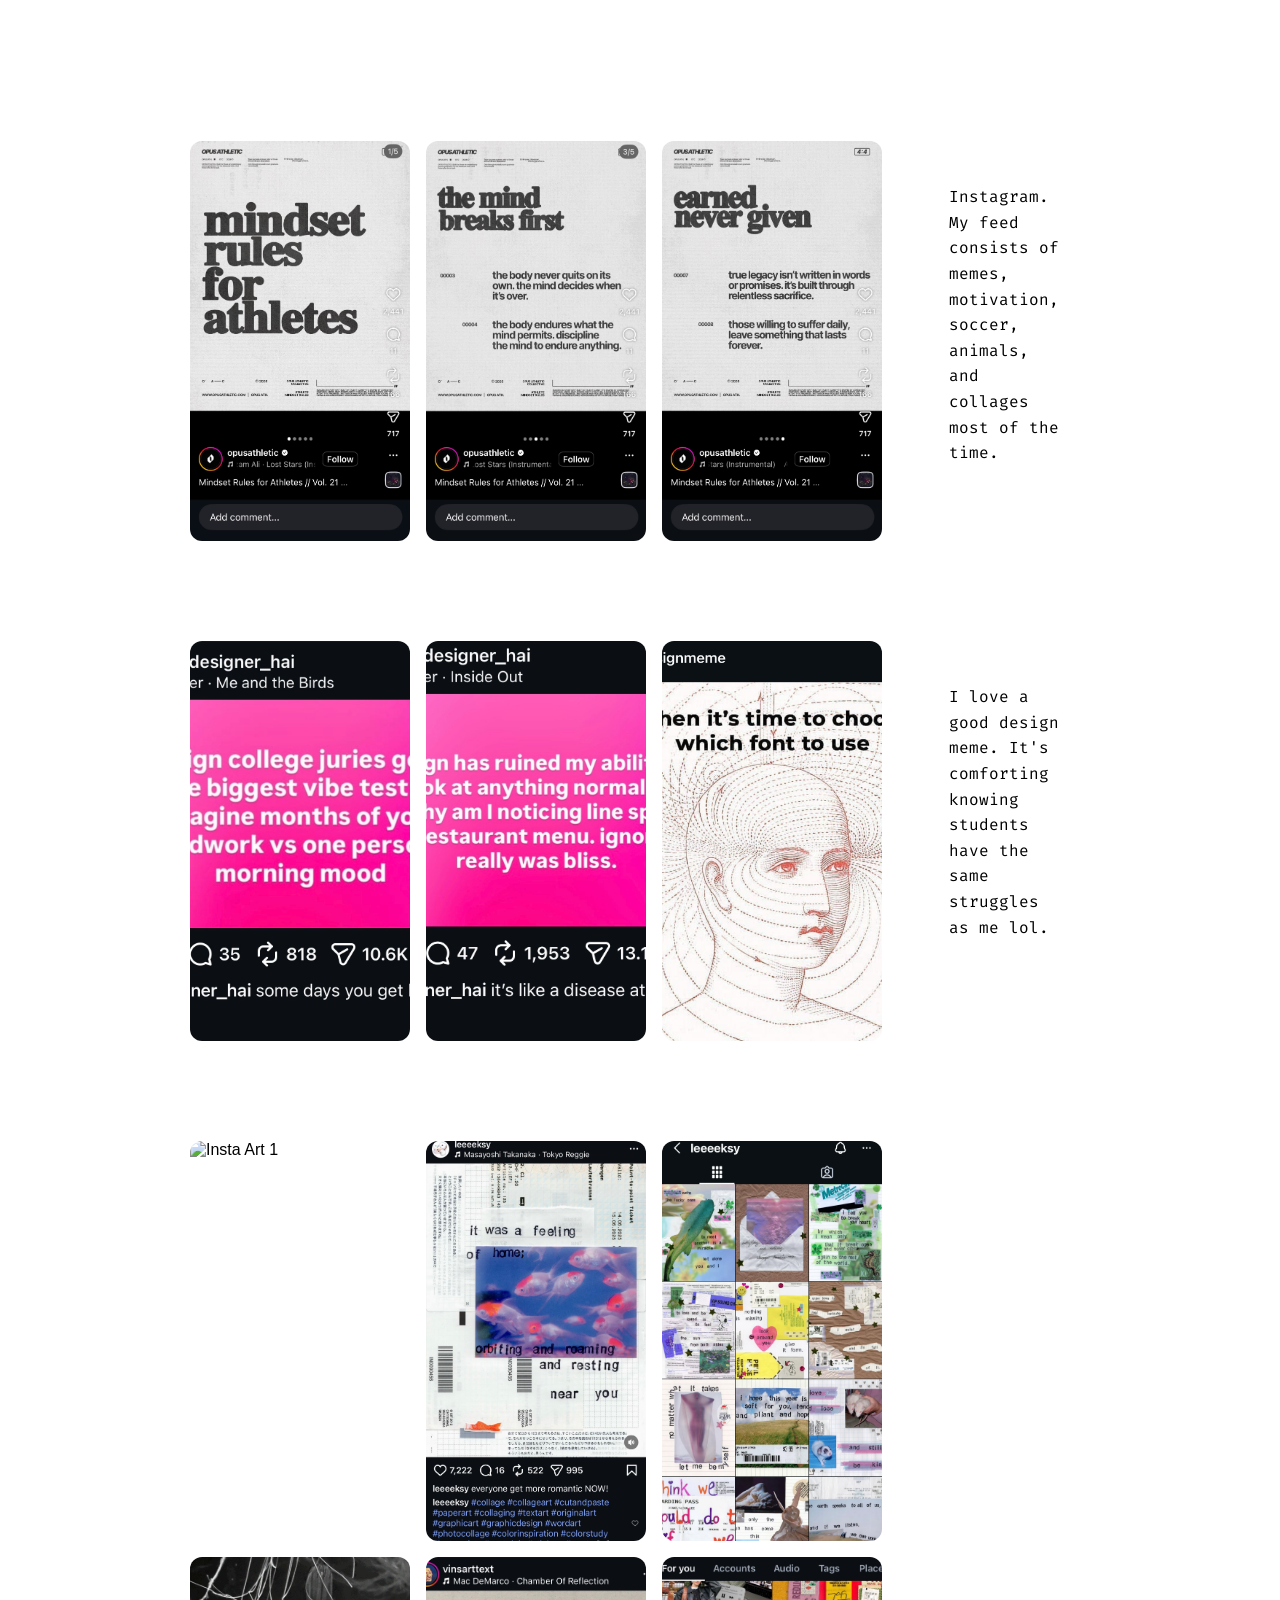
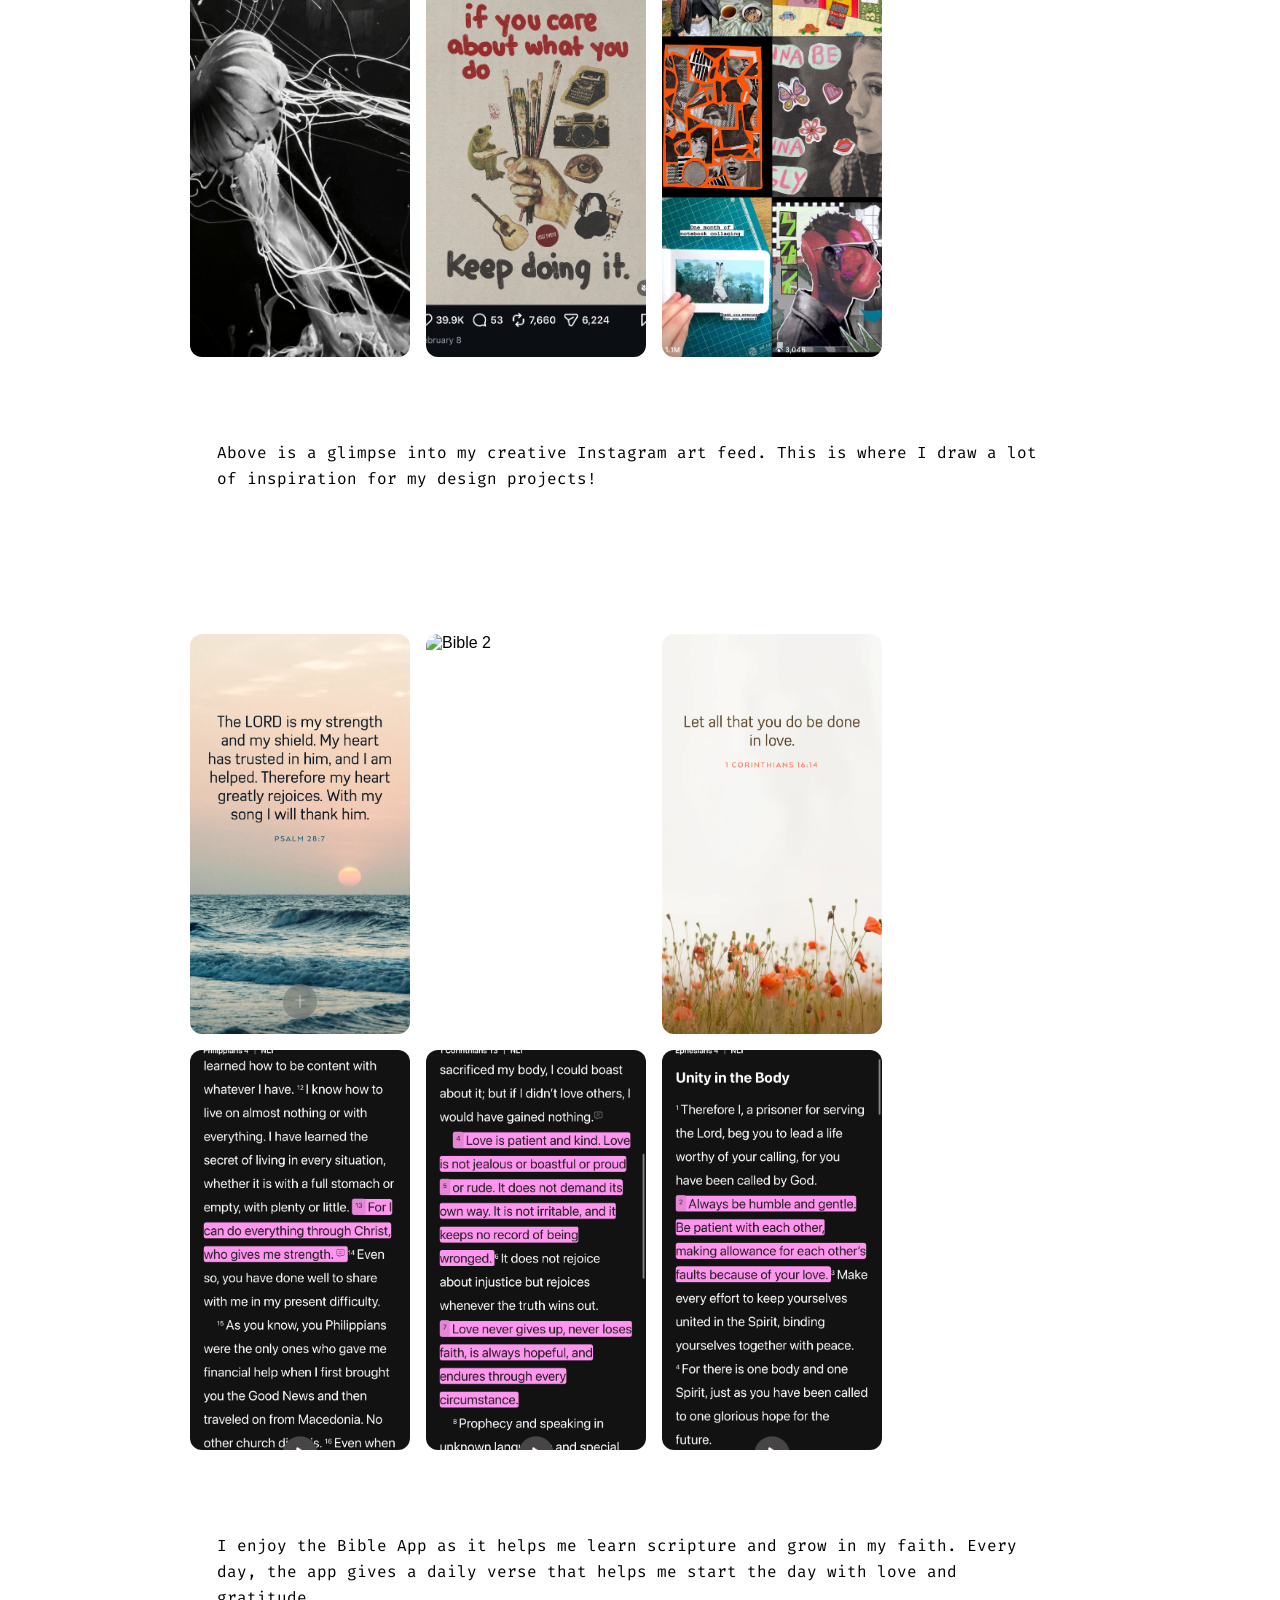
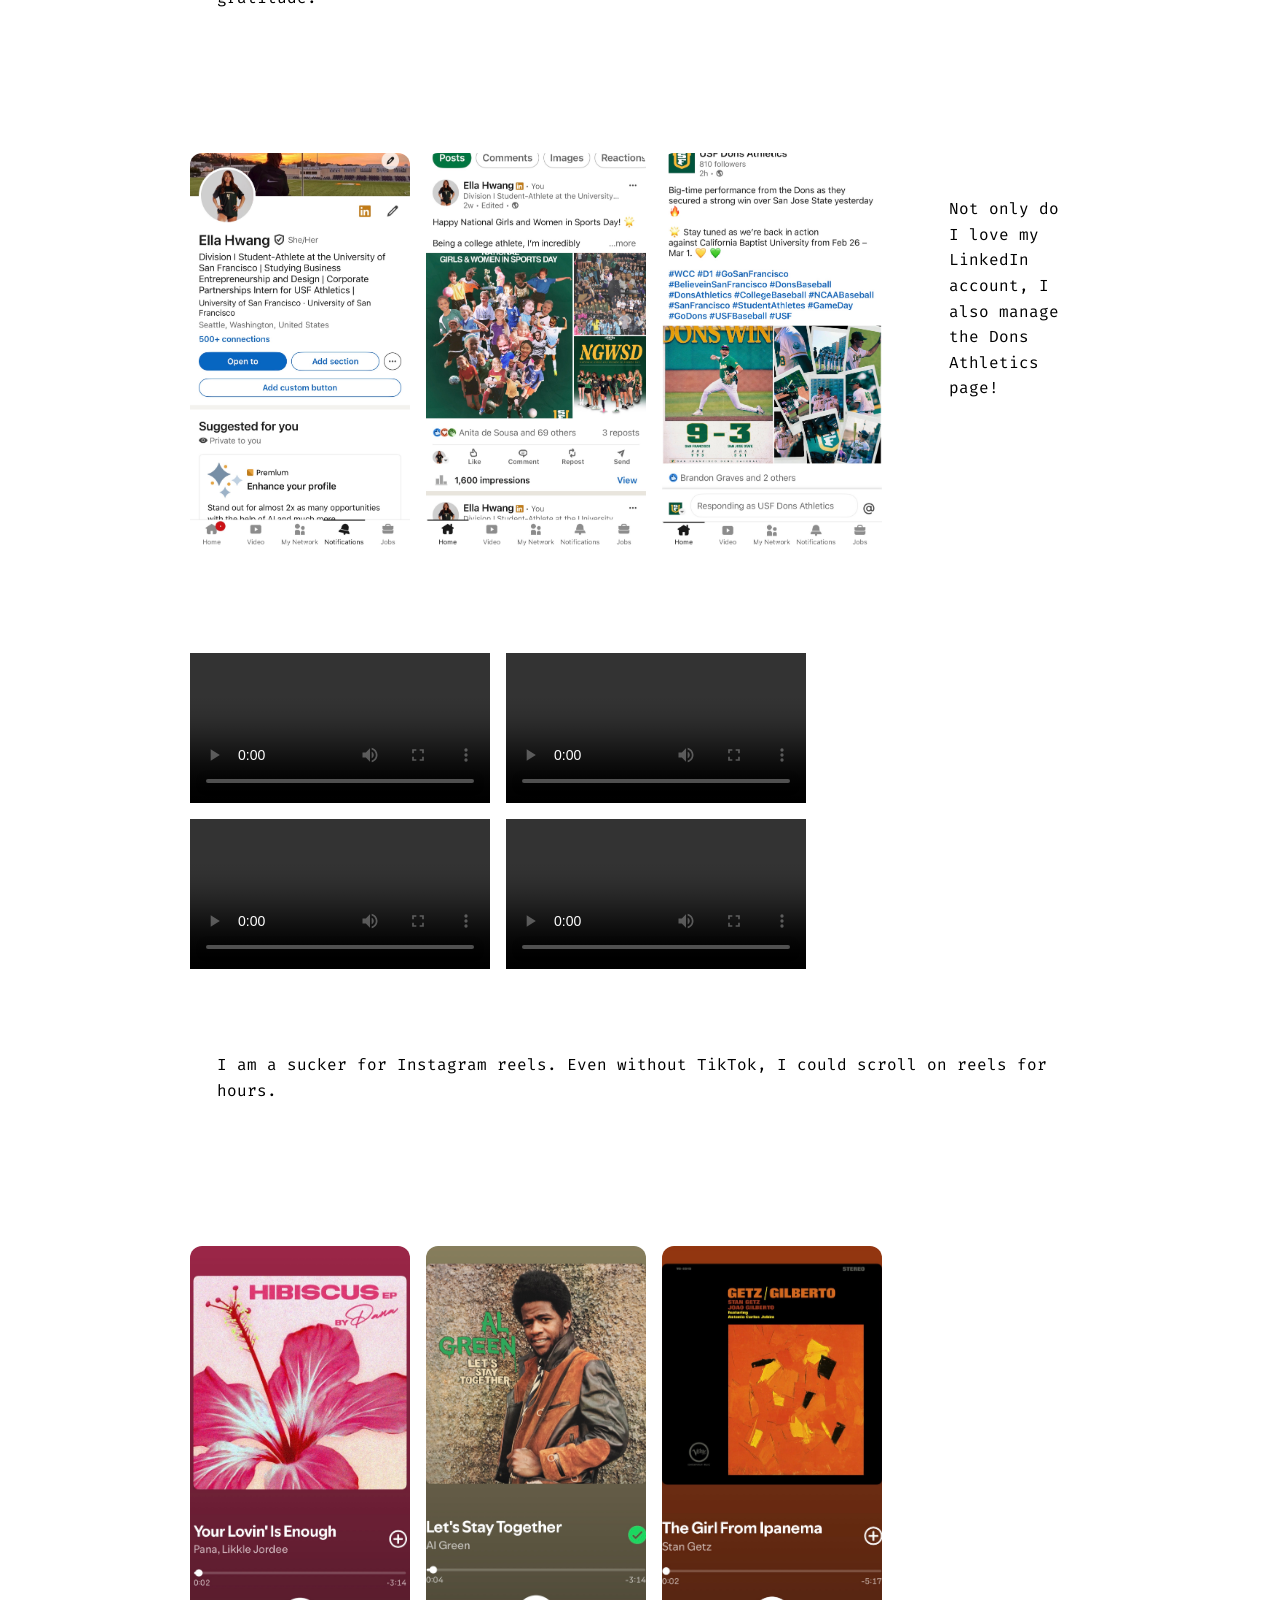
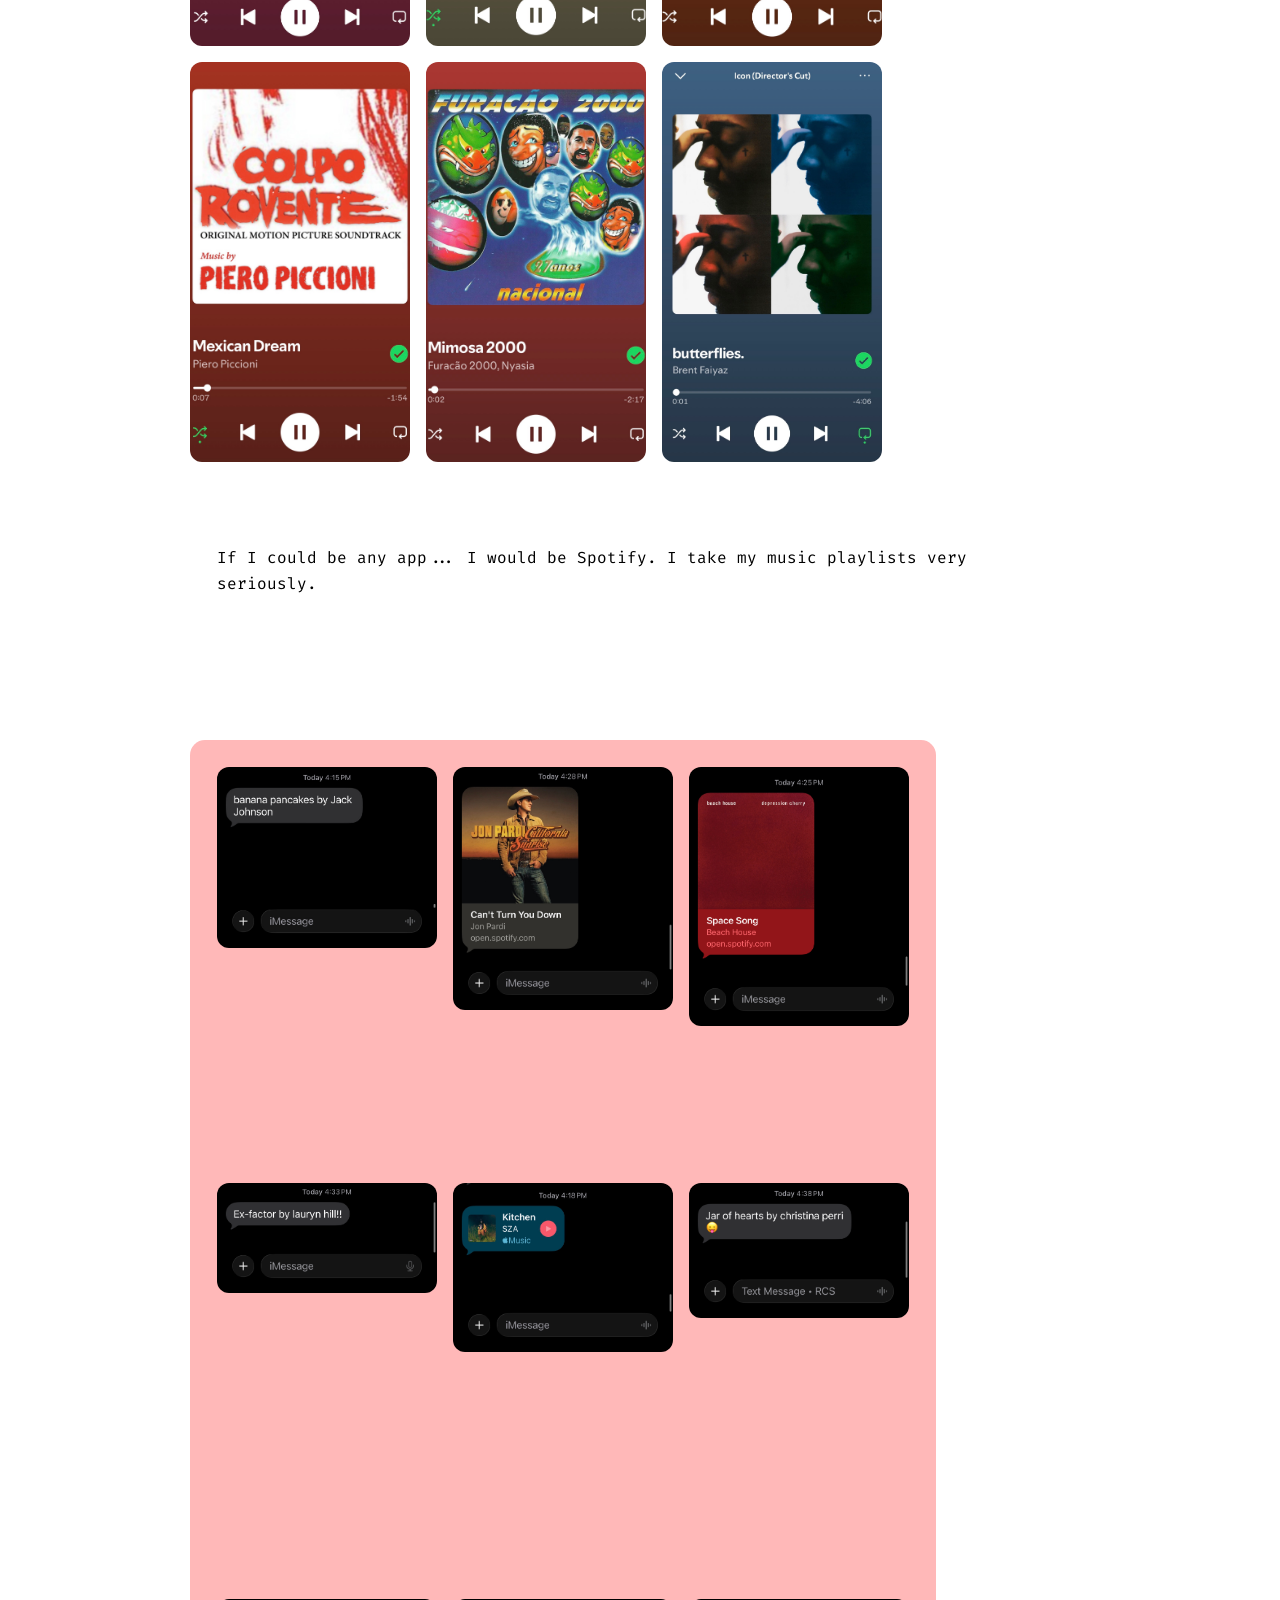
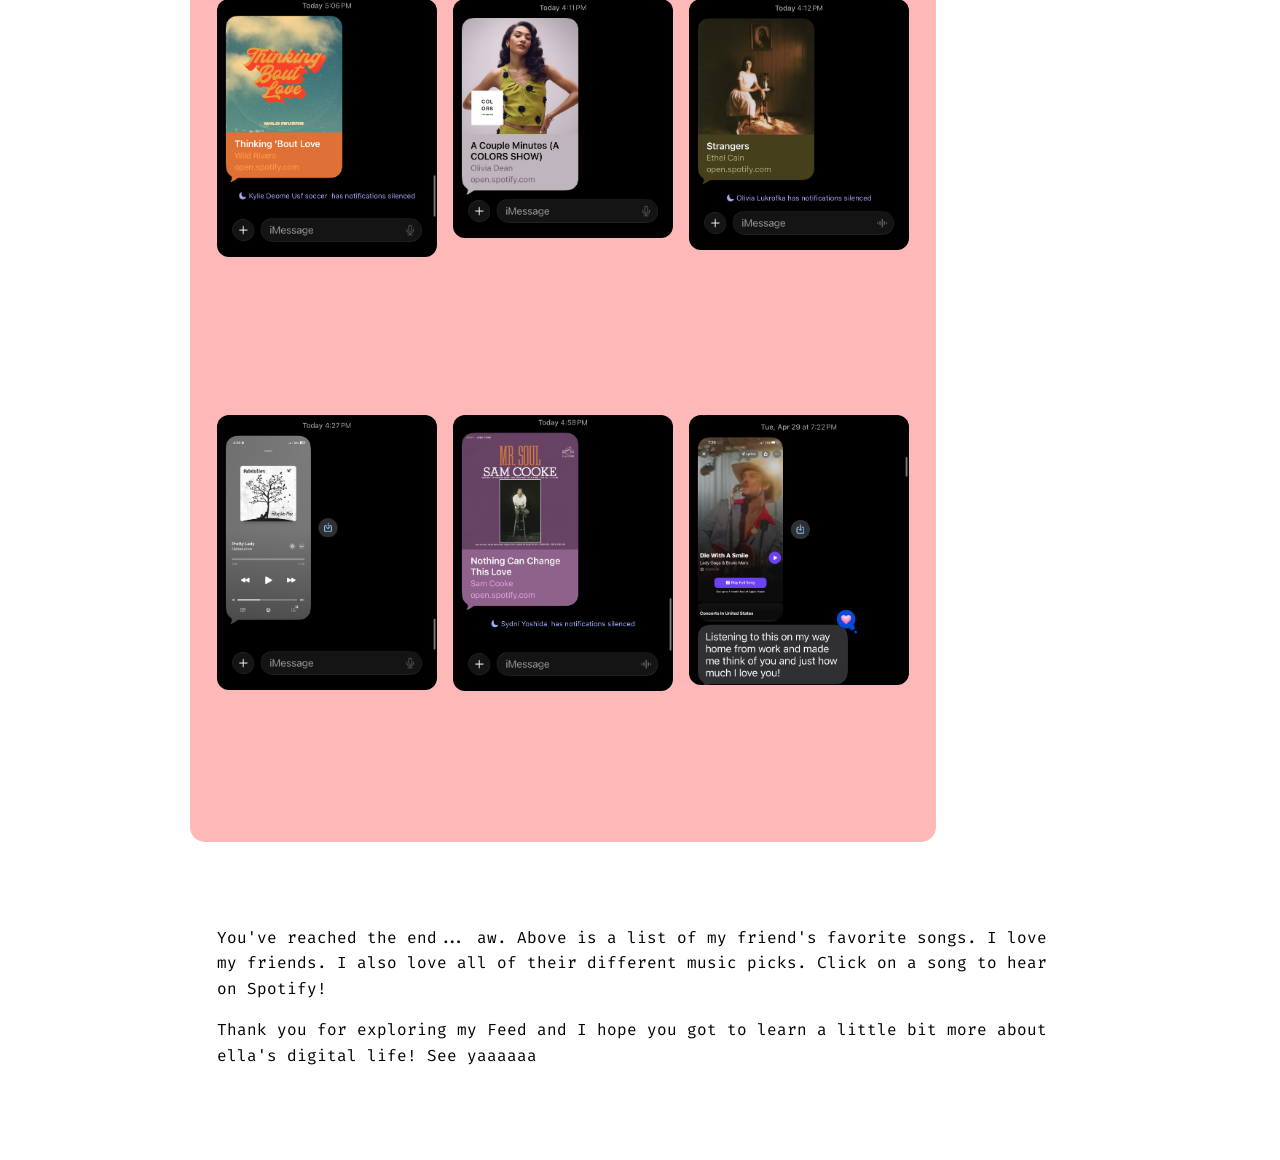
==== commit 590f4e8a: "final push" ====
--- a/thefeed/thefeed.html
+++ b/thefeed/thefeed.html
@@ -170,9 +170,9 @@
 
         </div>
         <div class="feed-text">
-            <p>you've reached the end... aw. Above is a list of my friend's favorite songs. I love my friends. I also love all of their different music picks. Click on a song to hear on spotify!</p>
+            <p>You've reached the end... aw. Above is a list of my friend's favorite songs. I love my friends. I also love all of their different music picks. Click on a song to hear on Spotify!</p>
 
-            <p>Thank you for exploring my Feed and I hope you got to learn a little bit more about ella's digital life! see yaaaaaa</p>
+            <p>Thank you for exploring my Feed and I hope you got to learn a little bit more about ella's digital life! See yaaaaaa</p>
         </div>
     </div>
 
--- a/css/style.css
+++ b/css/style.css
@@ -29,7 +29,7 @@
     font-optical-sizing: auto;
     color: white;
     position: absolute;
-    top: 76%;
+    top: 73%;
     left: 40%;
 }
 
@@ -248,7 +248,7 @@
     grid-auto-rows: 400px;
     gap: 16px;
     justify-items: center;
-    background: rgb(208, 95, 95);
+    background: rgb(255, 184, 184);
     border-radius: 15px;
     padding: 3%;
 }
@@ -257,7 +257,6 @@
     width: 220px;
     height: 400x;
     margin: 0;
-      
 
 }
 
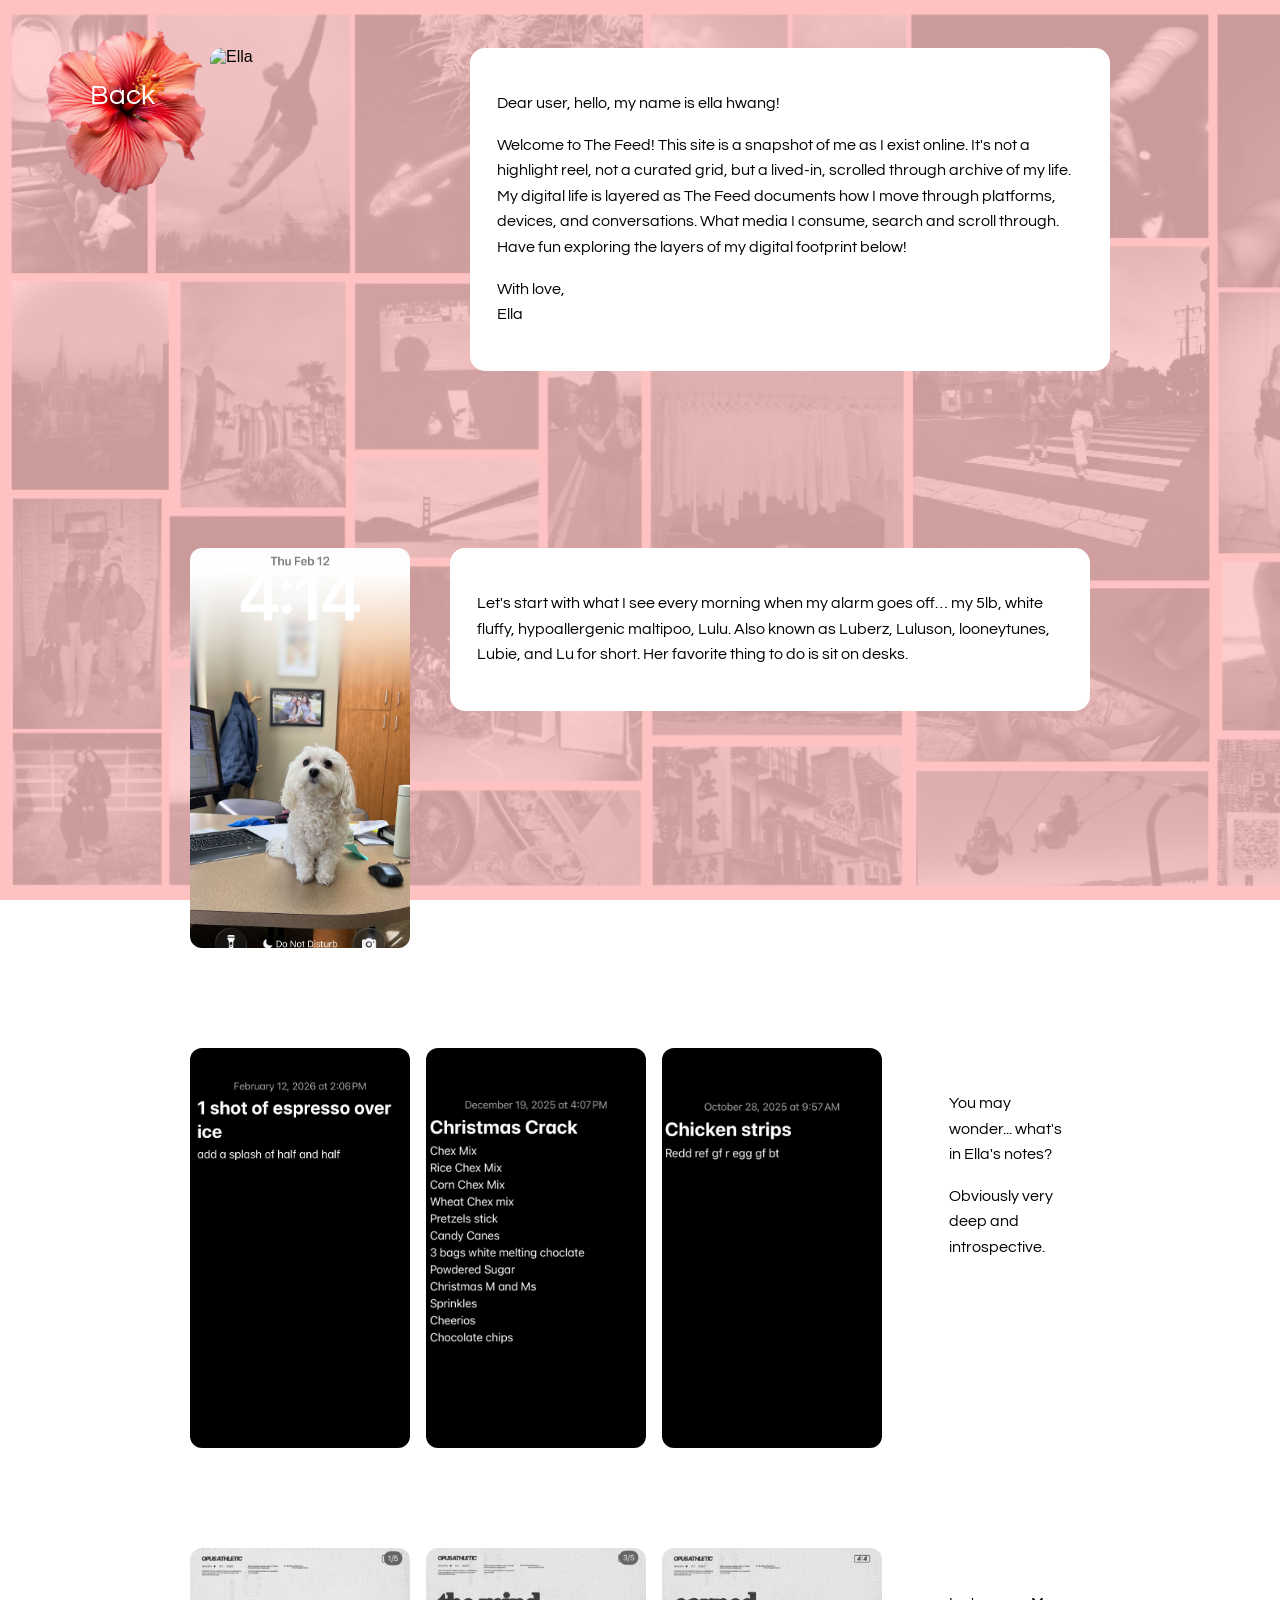
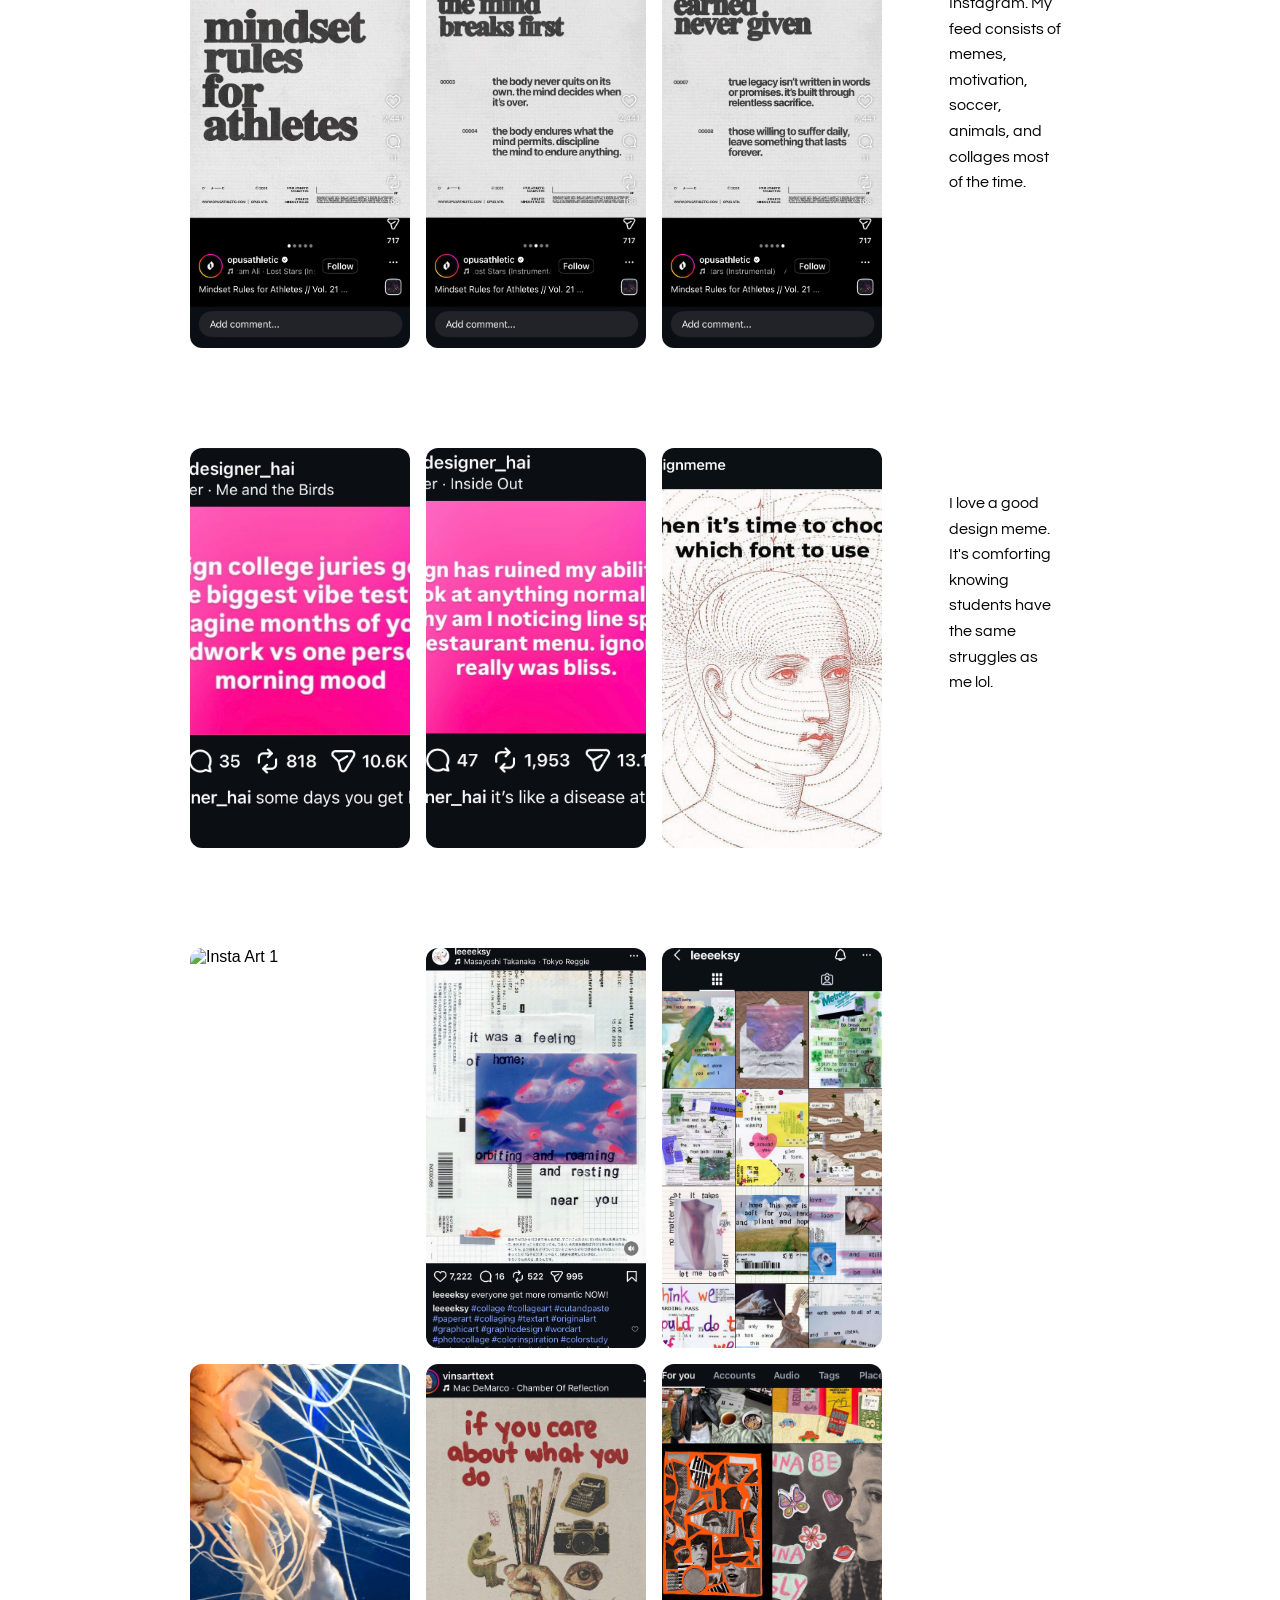
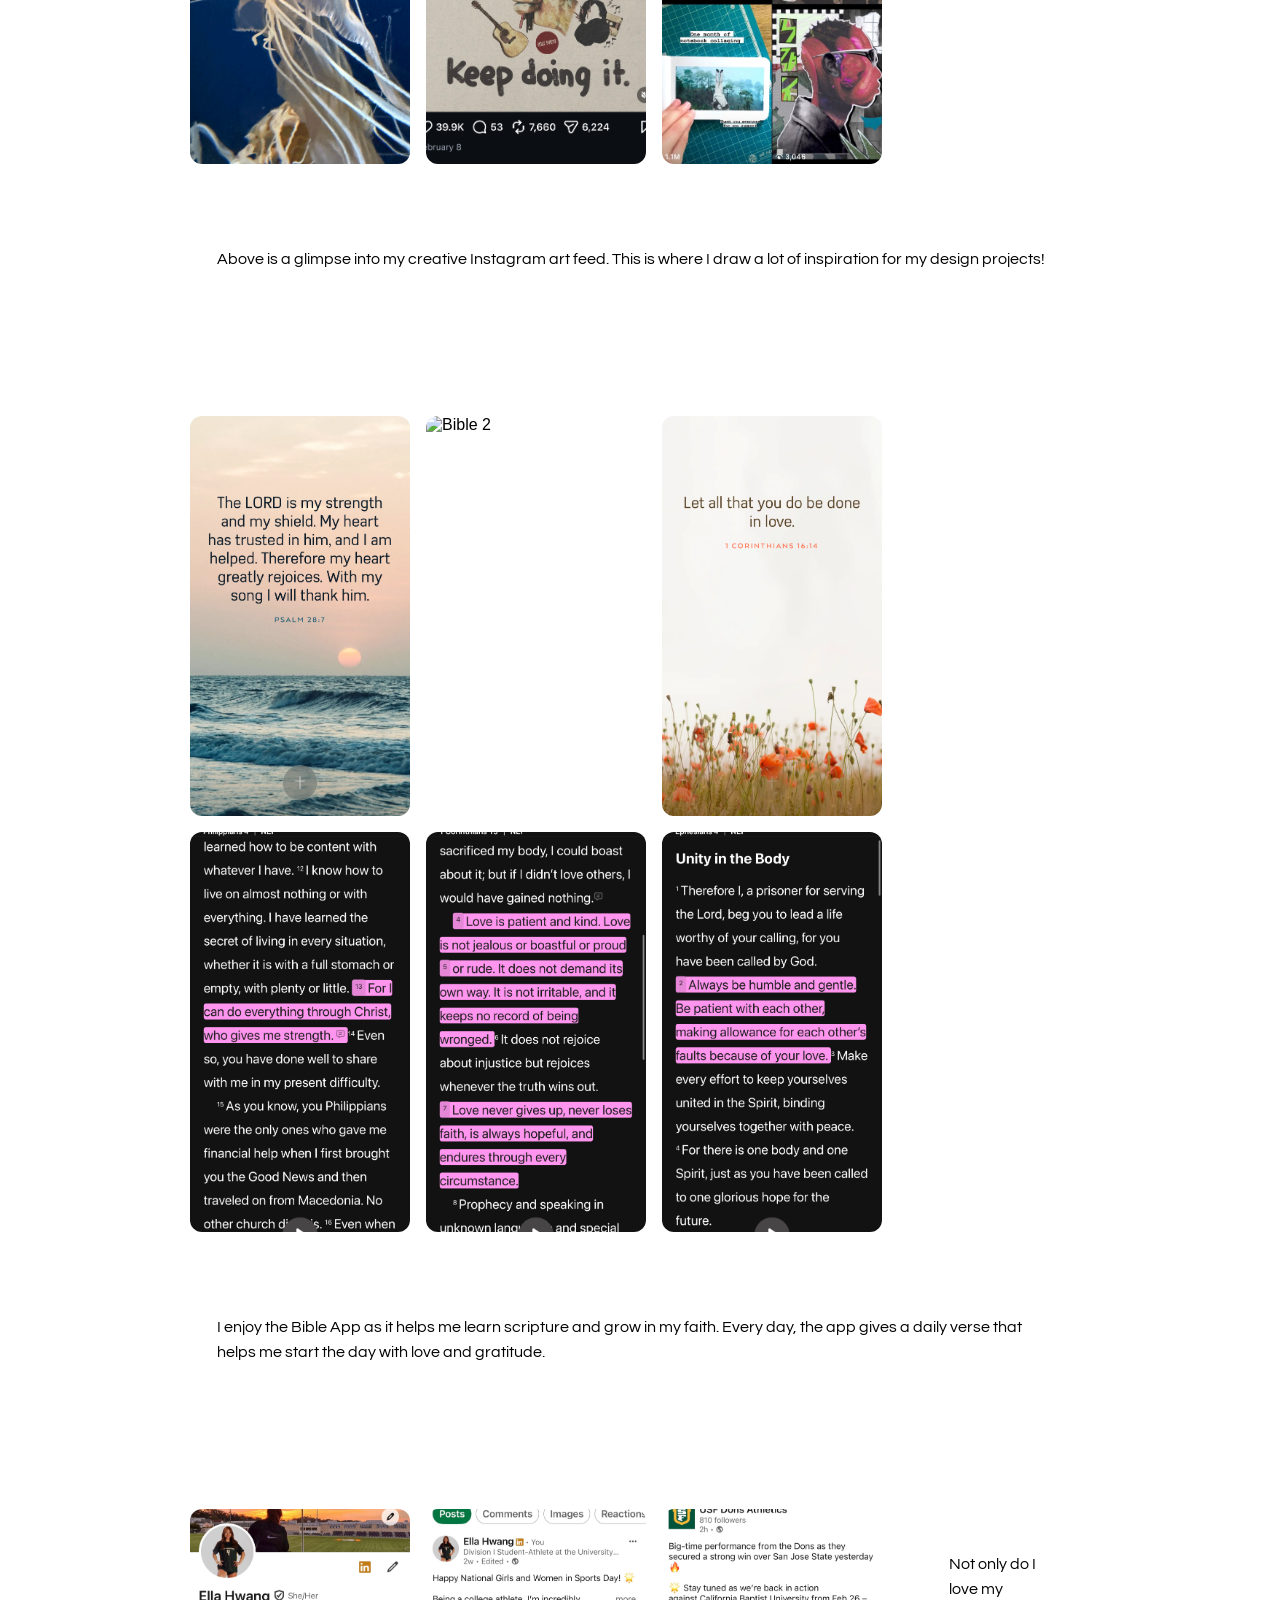
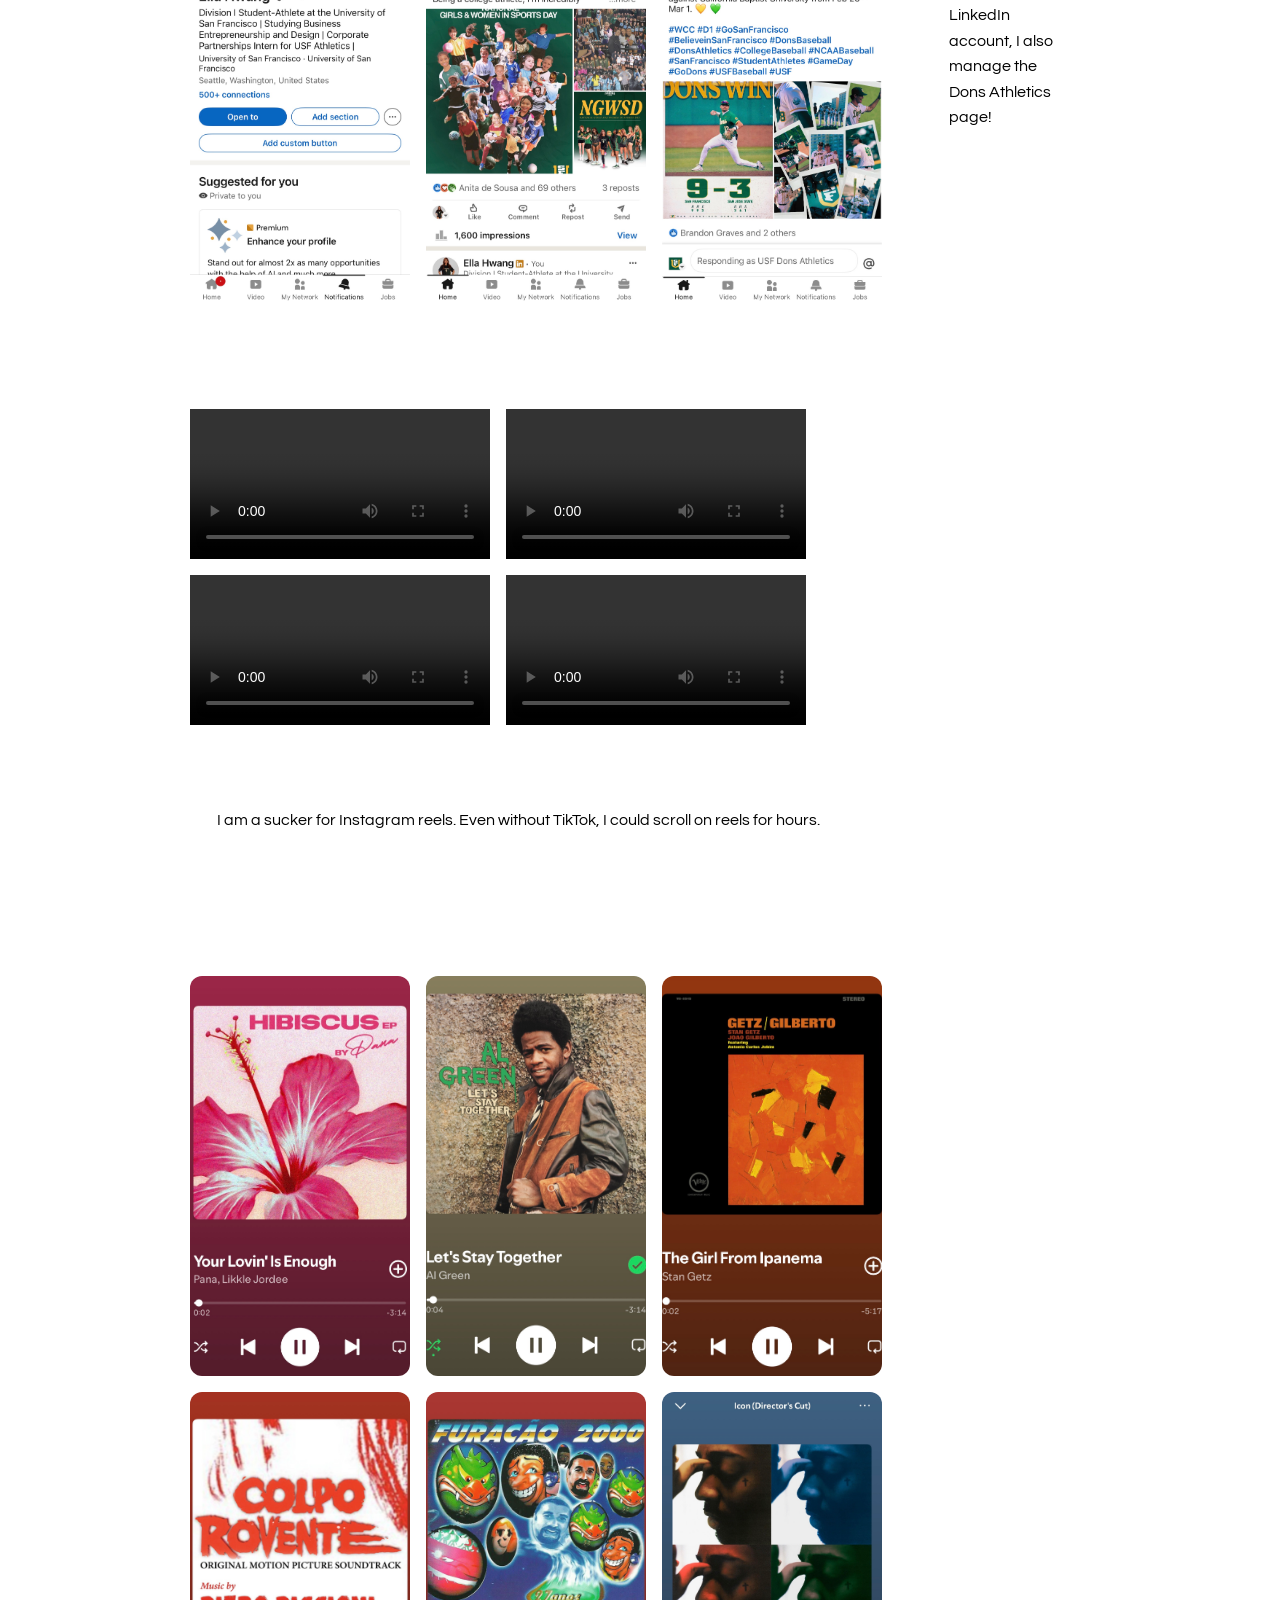
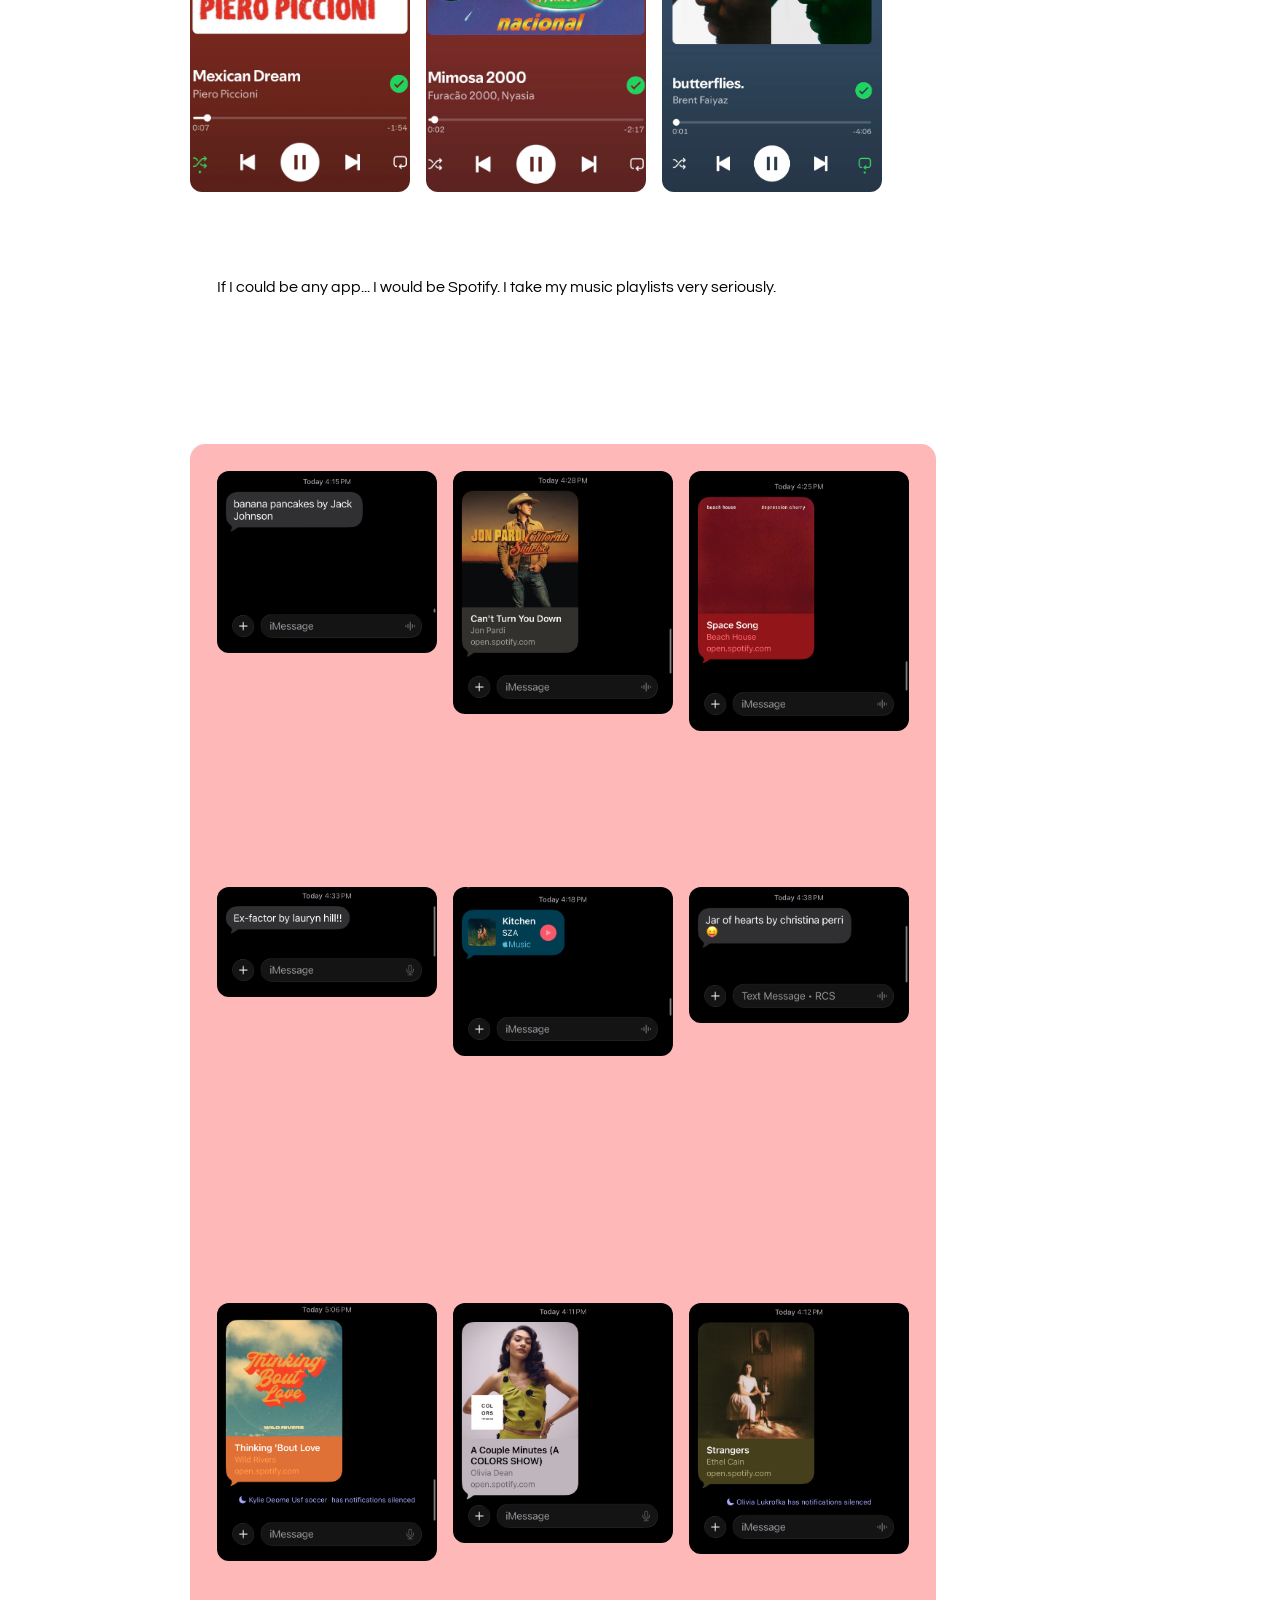
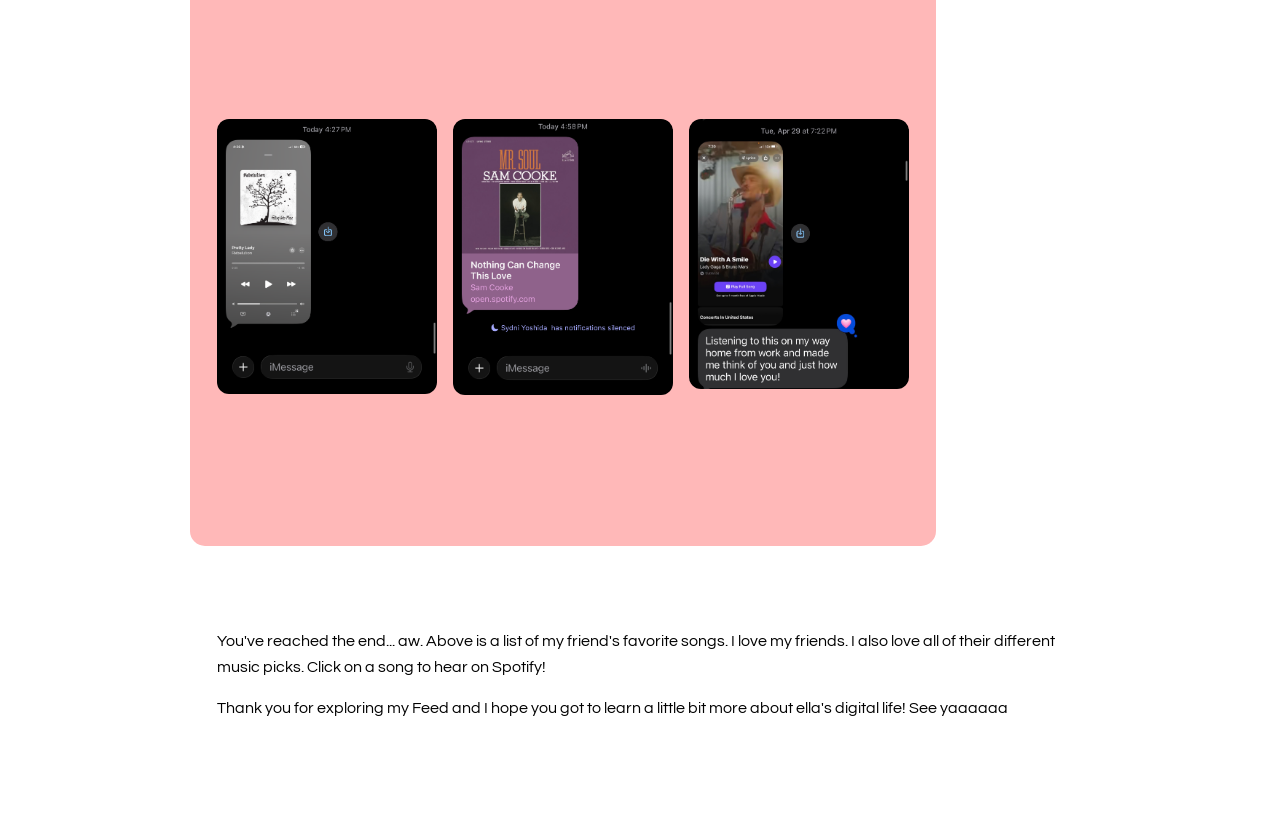
==== commit 9e60d04d: "final push desktop" ====
--- a/thefeed/thefeed.html
+++ b/thefeed/thefeed.html
@@ -11,6 +11,9 @@
 
     <!-- Back Button -->
 <p><a href="../index.html" class="back-button">Back</a></p>
+   <div class="flowerback">
+   <img src="../img/flower.png" alt="Back Button">
+   </div>
 
     <!-- About Me Section -->
     <div class="thefeed notes-feed">
@@ -18,7 +21,7 @@
             <img src="img/about_me.jpeg" alt="Ella">
         </div>
         <div class="feed-text">
-            <p>Dear user, Hello, my name is Ella Hwang!</p>
+            <p>Dear user, hello, my name is ella hwang!</p>
             <p>
                 Welcome to The Feed! This site is a snapshot of me as I exist online. It's not a highlight reel, not a curated grid, but a lived-in, scrolled through archive of my life. My digital life is layered as The Feed documents how I move through platforms, devices, and conversations. What media I consume, search and scroll through. Have fun exploring the layers of my digital footprint below!
 
--- a/css/style.css
+++ b/css/style.css
@@ -1,8 +1,7 @@
 /* =========================
    GOOGLE FONT
 ========================= */
-@import url('https://fonts.googleapis.com/css2?family=Fira+Code:wght@300..700&display=swap');
-
+@import url('https://fonts.googleapis.com/css2?family=Questrial&display=swap');
 /* =========================
    GLOBAL STYLES
 ========================= */
@@ -11,7 +10,7 @@
     background-repeat: no-repeat;
     background-attachment: fixed;
     background-size: cover;
-    font-family: "Fira Code", monospace;
+    font-family: "Questrial", sans-serif;
     display: flex;
     flex-wrap: wrap;        
     justify-content:center;
@@ -22,9 +21,13 @@
     color: white;
     font-size: 28px;
     text-decoration: none;
+    z-index: 1000;
+    position: fixed;
+    top: 9%;
+    left:7%;
 }
 h1 {
-    font-family: "Fira Code", monospace;
+    font-family: "Questrial", sans-serif;
     font-weight: 500;
     font-optical-sizing: auto;
     color: white;
@@ -33,6 +36,14 @@
     left: 40%;
 }
 
+.flowerback img {
+    width: 200px;
+    height: auto;
+    position:fixed;
+    top: 1%;
+    left: 2%;
+}
+
 h1 a {
     color: white;
     text-decoration: none;
@@ -40,7 +51,7 @@
 
 /* Paragraph text */
 p {
-    font-family: "Fira Code", monospace;
+    font-family: "Questrial", sans-serif;
     font-optical-sizing: auto;
 }
 
